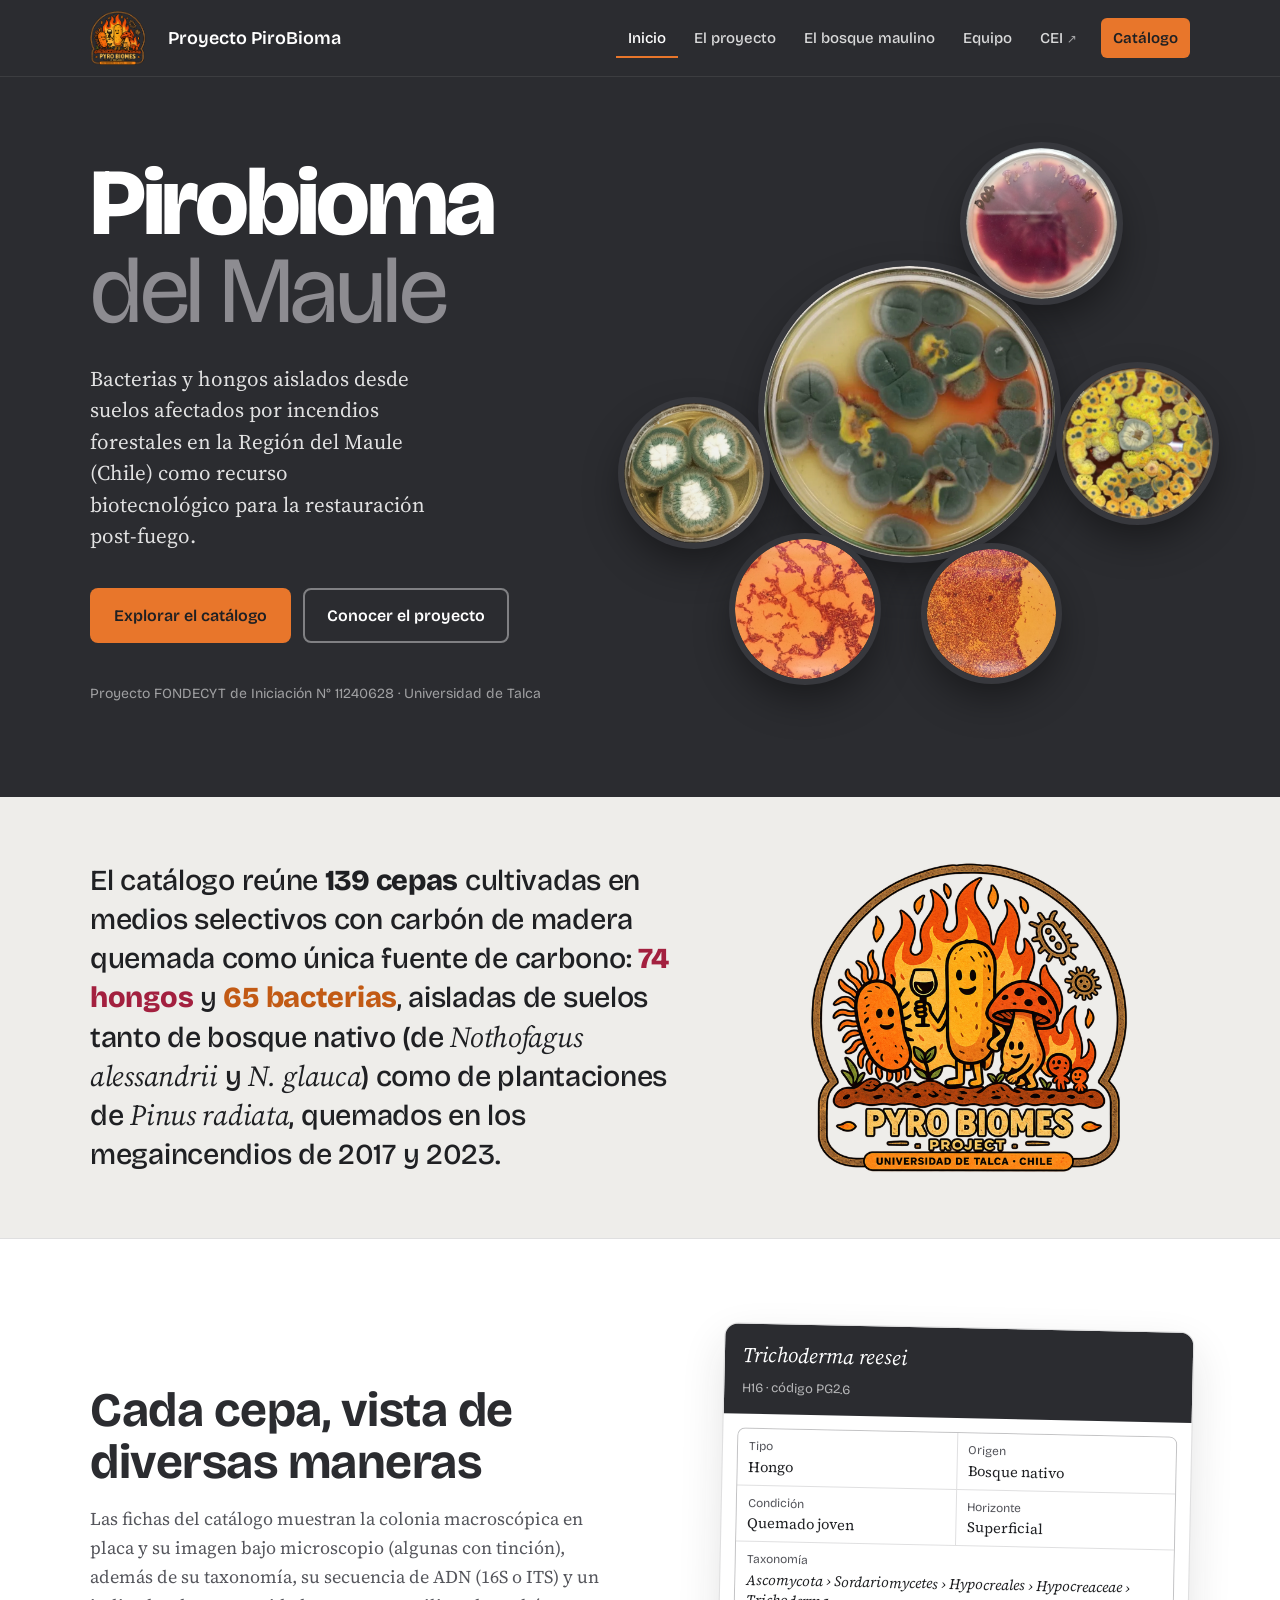
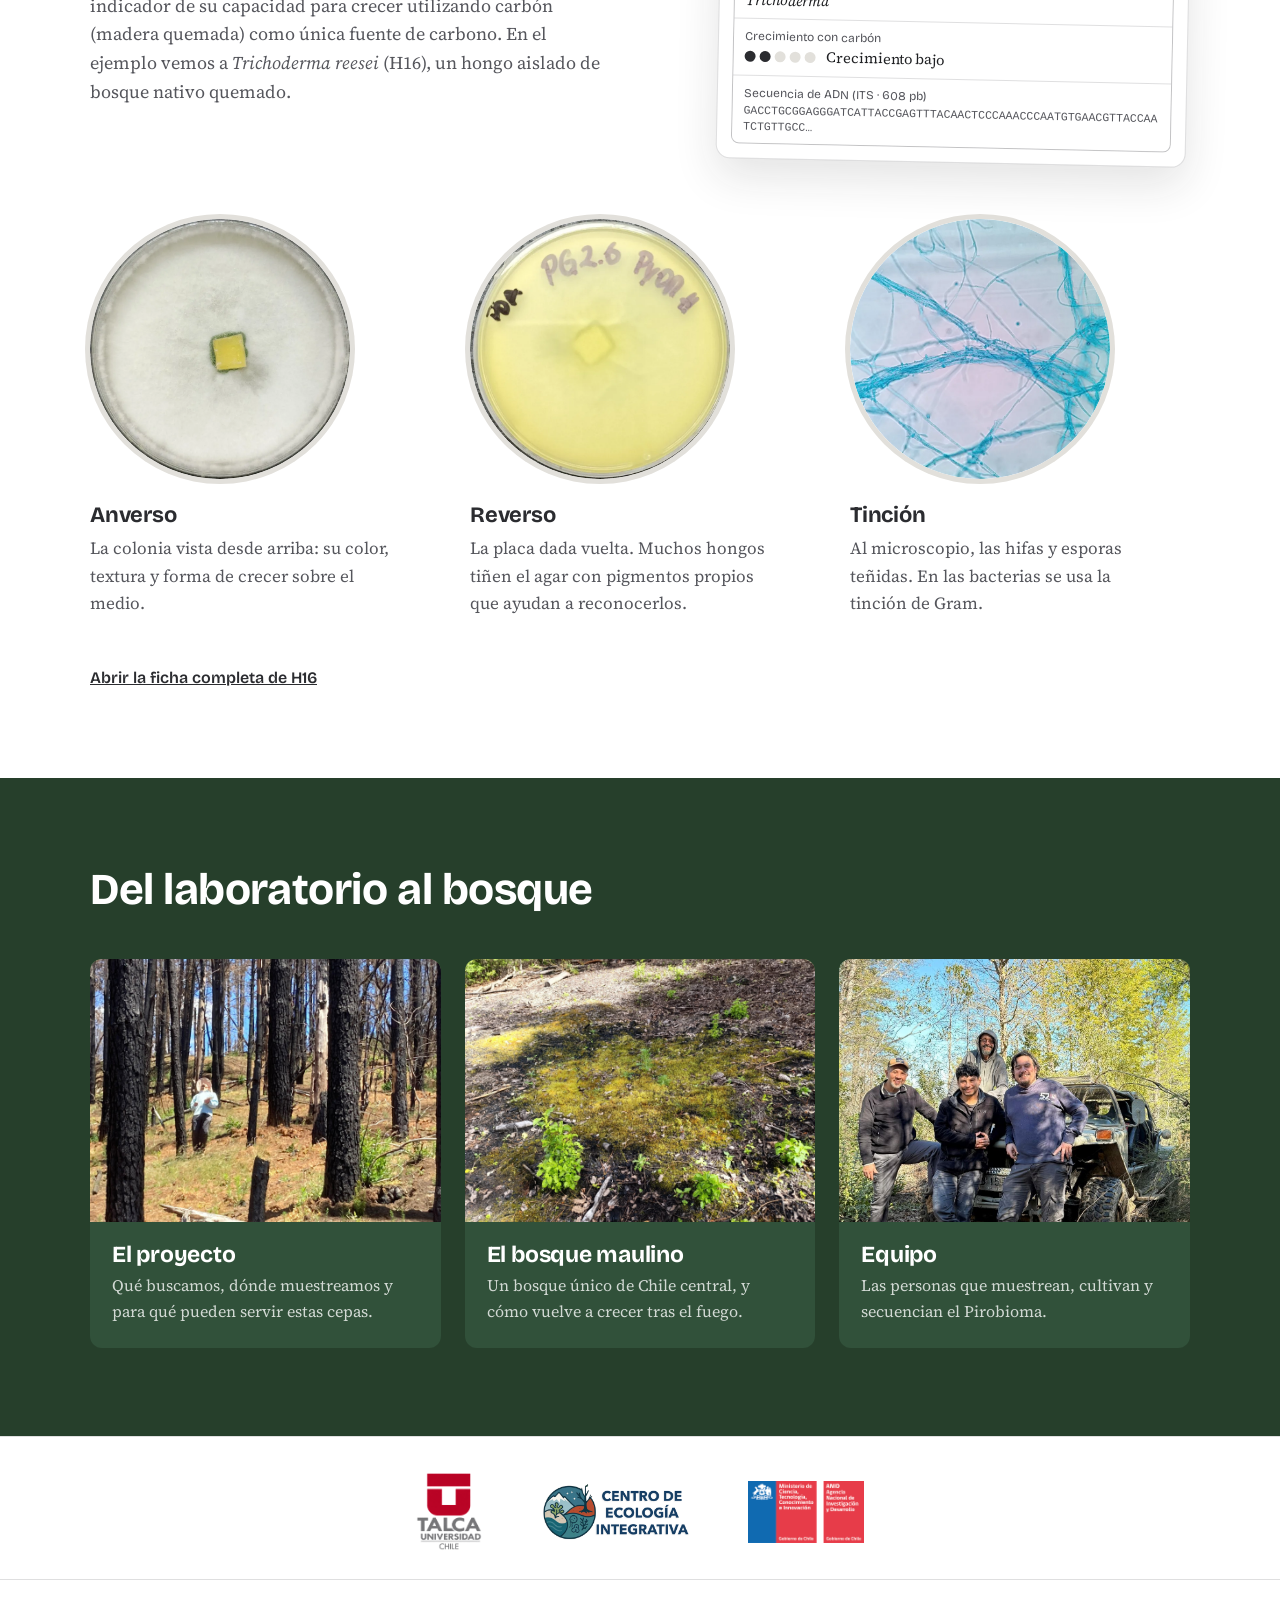
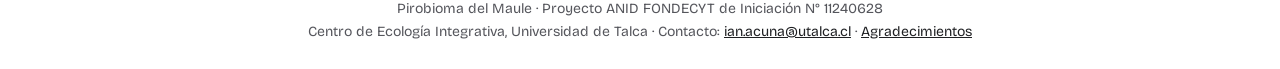
==== index.html @ d4a9e56e "pyroweb.v1 Catalogo de los microorganismos (hongos y bacterias) pirófilos del Maule (Chile) presente" ====
<!DOCTYPE html>
<html lang="es">
<head>
<meta charset="UTF-8">
<meta name="viewport" content="width=device-width, initial-scale=1.0">
<title>Pirobioma del Maule</title>
<meta name="description" content="Catálogo de bacterias y hongos cultivables aislados de suelos quemados de la Región del Maule. Proyecto FONDECYT de Iniciación 11240628, Universidad de Talca.">
<link rel="preconnect" href="https://fonts.googleapis.com">
<link rel="preconnect" href="https://fonts.gstatic.com" crossorigin>
<link href="https://fonts.googleapis.com/css2?family=Bricolage+Grotesque:opsz,wght@12..96,400;12..96,500;12..96,600;12..96,700;12..96,800&family=Source+Serif+4:ital,opsz,wght@0,8..60,400;0,8..60,600;1,8..60,400&display=swap" rel="stylesheet">
<link rel="stylesheet" href="css/sitio.css">
<style>
  /* ---------- Portada ---------- */
  .portada {
    background: var(--grafito);
    color: var(--blanco);
    overflow: hidden;
    position: relative;
  }
  .portada .contenedor {
    display: grid;
    grid-template-columns: minmax(0, 1fr) minmax(0, 1.05fr);
    gap: 48px;
    align-items: center;
    min-height: min(720px, calc(100vh - 76px));
    padding-top: 56px; padding-bottom: 64px;
  }
  .portada h1 {
    font-size: clamp(48px, 7.4vw, 104px);
    font-weight: 800;
    line-height: 0.92;
    letter-spacing: -0.035em;
  }
  .portada h1 .linea2 { display: block; font-weight: 400; color: var(--piedra); letter-spacing: -0.025em; }
  .portada .bajada {
    font-size: 21px; line-height: 1.5;
    max-width: 34ch; margin-top: 28px;
    color: rgba(255,255,255,0.86);
  }
  .portada .acciones { display: flex; flex-wrap: wrap; gap: 12px; margin-top: 36px; }
  .portada .fondecyt {
    font-family: var(--f-display); font-size: 14px; color: rgba(255,255,255,0.55);
    margin-top: 40px;
  }

  /* Conjunto de lentes: placas y campos de microscopio */
  .lentes {
    position: relative;
    width: 100%;
    max-width: 640px;
    aspect-ratio: 1 / 1;
    justify-self: end;
  }
  .lente {
    position: absolute;
    border-radius: 50%;
    display: block;
    text-decoration: none;
    box-shadow: 0 0 0 6px var(--grafito-2), 0 18px 40px rgba(0,0,0,0.45);
    transition: transform .25s ease;
  }
  .lente img { width: 100%; height: 100%; border-radius: 50%; }
  .lente:hover, .lente:focus-visible { transform: scale(1.04); z-index: 5; }
  .lente .rotulo {
    position: absolute; left: 50%; bottom: -10px; transform: translate(-50%, 100%);
    white-space: nowrap;
    font-family: var(--f-display); font-size: 13px; color: var(--blanco);
    background: var(--grafito-3); padding: 4px 10px; border-radius: 999px;
    opacity: 0; pointer-events: none; transition: opacity .15s;
  }
  .lente .rotulo i { font-family: var(--f-texto); }
  .lente:hover .rotulo, .lente:focus-visible .rotulo { opacity: 1; }

  .l1 { width: 54%; left: 21%; top: 19%; }      /* principal */
  .l2 { width: 28%; left: 58.4%; top: -2.9%; }  /* H76 reverso carmín, ~1 h */
  .l3 { width: 28%; left: 76.2%; top: 37.9%; }  /* placa amarilla, ~3 h */
  .l4 { width: 26%; left: 15.5%; top: 69.7%; }  /* B27 Gram, ~7 h */
  .l5 { width: 24%; left: 51.2%; top: 71.6%; }  /* B5 Gram, ~5 h */
  .l6 { width: 26%; left: -5%; top: 44.5%; }    /* H62 anverso, ~8 h */

  @media (prefers-reduced-motion: no-preference) {
    .lente { animation: enfocar .9s cubic-bezier(.2,.7,.2,1) both; }
    .l1 { animation-delay: .05s; } .l2 { animation-delay: .2s; } .l3 { animation-delay: .32s; }
    .l4 { animation-delay: .44s; } .l5 { animation-delay: .56s; } .l6 { animation-delay: .68s; }
    @keyframes enfocar {
      from { opacity: 0; filter: blur(14px); transform: scale(.92); }
      to   { opacity: 1; filter: blur(0); transform: scale(1); }
    }
  }

  @media (max-width: 900px) {
    .portada .contenedor { grid-template-columns: 1fr; min-height: 0; gap: 40px; padding-top: 44px; }
    .lentes { justify-self: center; max-width: 440px; width: 88%; }
    .portada .bajada { font-size: 19px; }
  }

  /* ---------- Cifras ---------- */
  .cifras { background: var(--ceniza); padding: 64px 0; }
  .cifras .contenedor { display: grid; grid-template-columns: minmax(0, 1fr) minmax(0, 380px); gap: 48px; align-items: center; }
  .cifras .logo-grande { grid-column: 2; grid-row: 1; width: 100%; max-width: 380px; justify-self: center; }
  .cifras p { grid-column: 1; grid-row: 1; }
  @media (max-width: 860px) {
    .cifras .contenedor { grid-template-columns: 1fr; gap: 32px; }
    .cifras .logo-grande, .cifras p { grid-column: 1; grid-row: auto; }
    .cifras .logo-grande { max-width: 280px; }
  }
  .cifras p {
    font-family: var(--f-display); font-weight: 500;
    font-size: clamp(19px, 2.4vw, 29px); line-height: 1.35; letter-spacing: -0.01em;
    max-width: 32ch;
  }
  .cifras p b { font-weight: 800; }
  .cifras .c-hongo { color: var(--carmin); }
  .cifras .c-bact { color: #C25A14; }
  .cifras p i { font-family: var(--f-texto); font-weight: 400; }

  /* ---------- Cómo leer una ficha ---------- */
  .ficha-guia { background: var(--blanco); padding: 88px 0; border-top: 1px solid var(--linea); }
  .ficha-guia h2 { font-size: clamp(32px, 4vw, 48px); color: var(--grafito); max-width: 18ch; }
  .ficha-guia .intro { max-width: 58ch; margin-top: 16px; color: var(--tinta-2); }
  .guia-cabeza { display: grid; grid-template-columns: minmax(0, 1fr) minmax(0, 470px); gap: 56px; align-items: center; }
  .vistazo { display: block; text-decoration: none; color: var(--tinta); background: var(--blanco); border: 1px solid var(--linea); border-radius: 14px; overflow: hidden; box-shadow: 0 18px 44px rgba(31,32,35,0.12); transform: rotate(1.2deg); transition: transform .2s ease; }
  .vistazo:hover, .vistazo:focus-visible { transform: rotate(0deg) translateY(-3px); }
  .vz-cab { background: var(--grafito); color: var(--blanco); padding: 14px 18px; }
  .vz-cab b { display: block; font-family: var(--f-texto); font-weight: 400; font-size: 21px; }
  .vz-cab span { font-family: var(--f-display); font-size: 13px; color: rgba(255,255,255,0.65); }
  .vistazo dl { display: grid; grid-template-columns: 1fr 1fr; gap: 1px; background: var(--linea); margin: 14px; border: 1px solid var(--linea); border-radius: 8px; overflow: hidden; }
  .vistazo dl > div { background: var(--blanco); padding: 8px 11px; }
  .vistazo dl > div.ancho { grid-column: 1 / -1; }
  .vistazo dt { font-family: var(--f-display); font-size: 12px; color: var(--tinta-2); }
  .vistazo dd { font-size: 14.5px; line-height: 1.4; }
  .vz-crec { display: flex; align-items: center; gap: 4px; }
  .vz-crec span { width: 11px; height: 11px; border-radius: 50%; background: var(--ceniza-2); }
  .vz-crec span.on { background: var(--grafito); }
  .vz-crec span:last-of-type { margin-right: 6px; }
  .vz-adn { font-family: ui-monospace, Consolas, monospace; font-size: 11.5px !important; word-break: break-all; color: var(--tinta-2); }
  @media (max-width: 900px) {
    .guia-cabeza { grid-template-columns: 1fr; gap: 36px; }
    .vistazo { transform: none; }
  }
  .tres-vistas { display: grid; grid-template-columns: repeat(3, minmax(0, 1fr)); gap: 40px; margin-top: 56px; }
  .vista img { width: 100%; max-width: 260px; aspect-ratio: 1; border-radius: 50%; box-shadow: 0 0 0 5px var(--ceniza-2); }
  .vista h3 { font-size: 22px; margin-top: 24px; color: var(--grafito); }
  .vista p { font-size: 17px; color: var(--tinta-2); margin-top: 8px; max-width: 34ch; }
  .ficha-guia .pie { margin-top: 48px; font-family: var(--f-display); font-size: 16px; color: var(--tinta-2); }
  .ficha-guia .pie a { color: var(--grafito); font-weight: 600; }
  @media (max-width: 760px) {
    .tres-vistas { grid-template-columns: 1fr; gap: 44px; }
    .vista { display: grid; grid-template-columns: 120px 1fr; gap: 20px; align-items: center; }
    .vista img { max-width: 120px; }
    .vista h3 { margin-top: 0; }
  }

  /* ---------- Puertas al bosque ---------- */
  .puertas { background: var(--coigue); color: var(--blanco); padding: 88px 0; }
  .puertas h2 { font-size: clamp(30px, 3.6vw, 44px); max-width: 20ch; }
  .puertas-lista { display: grid; grid-template-columns: repeat(3, minmax(0, 1fr)); gap: 24px; margin-top: 44px; }
  .puerta {
    display: flex; flex-direction: column; text-decoration: none;
    background: var(--coigue-2); border-radius: 12px; overflow: hidden;
    transition: transform .15s ease;
  }
  .puerta:hover { transform: translateY(-3px); }
  .puerta .foto { aspect-ratio: 4 / 3; background: var(--musgo) center / cover no-repeat; }
  .puerta .txt { padding: 20px 22px 24px; }
  .puerta h3 { font-size: 23px; color: var(--blanco); }
  .puerta p { font-size: 16px; color: rgba(255,255,255,0.78); margin-top: 6px; }
  @media (max-width: 860px) { .puertas-lista { grid-template-columns: 1fr; } .puerta .foto { aspect-ratio: 16 / 7; } }
</style>
</head>
<body class="tema-fuego">

<header class="sitio-header">
  <div class="contenedor">
    <a class="marca" href="index.html">
      <img src="img/logo_pirobioma.png" alt="">
      <span>Proyecto PiroBioma</span>
    </a>
    <button class="nav-toggle" aria-expanded="false" aria-controls="nav">Menú</button>
    <nav class="nav" id="nav" aria-label="Principal">
      <ul>
        <li><a href="index.html" aria-current="page">Inicio</a></li>
        <li><a href="proyecto.html">El proyecto</a></li>
        <li><a href="bosque.html">El bosque maulino</a></li>
        <li><a href="equipo.html">Equipo</a></li>
        <li><a class="externo" href="https://www.integrativeecology.org" target="_blank" rel="noopener">CEI</a></li>
        <li><a class="nav-cta" href="catalogo.html">Catálogo</a></li>
      </ul>
    </nav>
  </div>
</header>

<main>
  <section class="portada">
    <div class="contenedor">
      <div>
        <h1>Pirobioma <span class="linea2">del Maule</span></h1>
        <p class="bajada">Bacterias y hongos aislados desde suelos afectados por incendios forestales en la Región del Maule (Chile) como recurso biotecnológico para la restauración post-fuego.</p>
        <div class="acciones">
          <a class="boton boton-principal" href="catalogo.html">Explorar el catálogo</a>
          <a class="boton boton-secundario" href="proyecto.html">Conocer el proyecto</a>
        </div>
        <p class="fondecyt">Proyecto FONDECYT de Iniciación N° 11240628 · Universidad de Talca</p>
      </div>

      <div class="lentes" aria-label="Algunas cepas del catálogo">
        <a class="lente l1" href="catalogo.html"><img src="img/lentes/principal.webp" alt="Placa con colonias de hongos verdes sobre pigmento anaranjado"><span class="rotulo">Explorar el catálogo</span></a>
        <a class="lente l2" href="catalogo.html#H76"><img src="img/lentes/H76.webp" alt="Reverso de placa de la cepa H76, pigmento carmín"><span class="rotulo"><i>Aspergillus fumigatus</i> · H76</span></a>
        <a class="lente l3" href="catalogo.html"><img src="img/lentes/F1.webp" alt="Placa con colonias de hongos amarillas y anaranjadas"><span class="rotulo">Hongos en cultivo</span></a>
        <a class="lente l4" href="catalogo.html#B27"><img src="img/lentes/B27.webp" alt="Tinción de Gram de la cepa B27"><span class="rotulo"><i>Peribacillus simplex</i> · B27</span></a>
        <a class="lente l5" href="catalogo.html#B5"><img src="img/lentes/B5.webp" alt="Tinción de Gram de la cepa B5"><span class="rotulo"><i>Rhodococcus</i> sp. · B5</span></a>
        <a class="lente l6" href="catalogo.html#H62"><img src="img/lentes/H62a.webp" alt="Anverso de placa de la cepa H62"><span class="rotulo"><i>Penicillium spinulosum</i> · H62</span></a>
      </div>
    </div>
  </section>

  <section class="cifras">
    <div class="contenedor">
      <img class="logo-grande" src="img/logo_pirobioma.png" alt="Logo del proyecto Pyro Biomes, Universidad de Talca">
      <p>El catálogo reúne <b>139 cepas</b> cultivadas en medios selectivos con carbón de madera quemada como única fuente de carbono: <b class="c-hongo">74 hongos</b> y <b class="c-bact">65 bacterias</b>, aisladas de suelos tanto de bosque nativo (de <i>Nothofagus alessandrii</i> y <i>N. glauca</i>) como de plantaciones de <i>Pinus radiata</i>, quemados en los megaincendios de 2017 y 2023.</p>
    </div>
  </section>

  <section class="ficha-guia">
    <div class="contenedor">
      <div class="guia-cabeza">
        <div>
          <h2>Cada cepa, vista de diversas maneras</h2>
          <p class="intro">Las fichas del catálogo muestran la colonia macroscópica en placa y su imagen bajo microscopio (algunas con tinción), además de su taxonomía, su secuencia de ADN (16S o ITS) y un indicador de su capacidad para crecer utilizando carbón (madera quemada) como única fuente de carbono. En el ejemplo vemos a <i>Trichoderma reesei</i> (H16), un hongo aislado de bosque nativo quemado.</p>
        </div>
        <a class="vistazo" href="catalogo.html#H16" aria-label="Abrir la ficha de Trichoderma reesei, H16">
          <div class="vz-cab"><b><i>Trichoderma reesei</i></b><span>H16 · código PG2.6</span></div>
          <dl>
            <div><dt>Tipo</dt><dd>Hongo</dd></div>
            <div><dt>Origen</dt><dd>Bosque nativo</dd></div>
            <div><dt>Condición</dt><dd>Quemado joven</dd></div>
            <div><dt>Horizonte</dt><dd>Superficial</dd></div>
            <div class="ancho"><dt>Taxonomía</dt><dd><i>Ascomycota › Sordariomycetes › Hypocreales › Hypocreaceae › Trichoderma</i></dd></div>
            <div class="ancho"><dt>Crecimiento con carbón</dt><dd class="vz-crec"><span class="on"></span><span class="on"></span><span></span><span></span><span></span> Crecimiento bajo</dd></div>
            <div class="ancho"><dt>Secuencia de ADN (ITS · 608 pb)</dt><dd class="vz-adn">GACCTGCGGAGGGATCATTACCGAGTTTACAACTCCCAAACCCAATGTGAACGTTACCAATCTGTTGCC…</dd></div>
          </dl>
        </a>
      </div>
      <div class="tres-vistas">
        <div class="vista">
          <img src="img/lentes/H16a.webp" alt="Anverso de la placa de H16">
          <div><h3>Anverso</h3><p>La colonia vista desde arriba: su color, textura y forma de crecer sobre el medio.</p></div>
        </div>
        <div class="vista">
          <img src="img/lentes/H16.webp" alt="Reverso de la placa de H16">
          <div><h3>Reverso</h3><p>La placa dada vuelta. Muchos hongos tiñen el agar con pigmentos propios que ayudan a reconocerlos.</p></div>
        </div>
        <div class="vista">
          <img src="img/lentes/H16m.webp" alt="Hifas de H16 al microscopio">
          <div><h3>Tinción</h3><p>Al microscopio, las hifas y esporas teñidas. En las bacterias se usa la tinción de Gram.</p></div>
        </div>
      </div>
      <p class="pie"><a href="catalogo.html#H16">Abrir la ficha completa de H16</a></p>
    </div>
  </section>

  <section class="puertas">
    <div class="contenedor">
      <h2>Del laboratorio al bosque</h2>
      <div class="puertas-lista">
        <a class="puerta" href="proyecto.html">
          <div class="foto" style="background-image:url('img/terreno/cabecera_proyecto.jpg')"></div>
          <div class="txt"><h3>El proyecto</h3><p>Qué buscamos, dónde muestreamos y para qué pueden servir estas cepas.</p></div>
        </a>
        <a class="puerta" href="bosque.html">
          <div class="foto" style="background-image:url('img/terreno/regeneracion.jpg')"></div>
          <div class="txt"><h3>El bosque maulino</h3><p>Un bosque único de Chile central, y cómo vuelve a crecer tras el fuego.</p></div>
        </a>
        <a class="puerta" href="equipo.html">
          <div class="foto" style="background-image:url('img/terreno/equipo_pilen.jpg')"></div>
          <div class="txt"><h3>Equipo</h3><p>Las personas que muestrean, cultivan y secuencian el Pirobioma.</p></div>
        </a>
      </div>
    </div>
  </section>
</main>

<footer class="sitio-footer">
  <div class="footer-logos">
    <a href="https://www.utalca.cl" target="_blank" rel="noopener"><img class="logo-utalca" src="img/logo_utalca.png" alt="Universidad de Talca"></a>
    <a href="https://www.integrativeecology.org" target="_blank" rel="noopener"><img class="logo-cei" src="img/logo_cei.png" alt="Centro de Ecología Integrativa"></a>
    <a href="https://anid.cl" target="_blank" rel="noopener"><img class="logo-anid" src="img/logo_anid.png" alt="ANID, Ministerio de Ciencia"></a>
  </div>
  <div class="footer-texto">
    Pirobioma del Maule · Proyecto ANID FONDECYT de Iniciación N° 11240628<br>
    Centro de Ecología Integrativa, Universidad de Talca · Contacto: <a href="mailto:ian.acuna@utalca.cl">ian.acuna@utalca.cl</a> · <a href="proyecto.html#agradecimientos">Agradecimientos</a>
  </div>
</footer>

<script src="js/sitio.js"></script>
</body>
</html>
---- css/sitio.css ----
/* ==========================================================
   Pirobioma del Maule — hoja de estilos compartida (v4)
   Tema "fuego": grafito + colores de las cepas (inicio, catálogo)
   Tema "bosque": verdes (proyecto, equipo, bosque maulino)
   ========================================================== */

:root {
  /* Fuego: grises + colores reales de las placas y tinciones */
  --grafito: #2B2C30;
  --grafito-2: #37383D;
  --grafito-3: #4A4B51;
  --ceniza: #EEEDEA;
  --ceniza-2: #E2E0DB;
  --piedra: #8D8C91;
  --brasa: #E8762B;       /* tinciones de Gram */
  --carmin: #A3203F;      /* reverso H76 */
  --violeta: #5E3A8C;     /* cristal violeta */
  --azufre: #E6C13A;      /* reverso H16 */

  /* Bosque */
  --coigue: #263F2B;
  --coigue-2: #31513A;
  --musgo: #5F7F45;
  --helecho: #A9BF8A;
  --niebla: #F2F4EE;

  --tinta: #1F2023;
  --tinta-2: #55565C;
  --blanco: #FFFFFF;

  /* Tema activo (por defecto: fuego) */
  --banda: var(--grafito);
  --banda-2: var(--grafito-2);
  --acento: var(--brasa);
  --fondo: var(--ceniza);
  --linea: rgba(31, 32, 35, 0.14);

  --f-display: "Bricolage Grotesque", "Segoe UI", system-ui, sans-serif;
  --f-texto: "Source Serif 4", Georgia, "Times New Roman", serif;

  --ancho: 1180px;
  --gutter: clamp(16px, 4vw, 40px);
}

body.tema-bosque {
  --banda: var(--coigue);
  --banda-2: var(--coigue-2);
  --acento: var(--helecho);
  --fondo: var(--niebla);
  --linea: rgba(38, 63, 43, 0.16);
}

* { box-sizing: border-box; margin: 0; padding: 0; }
html { -webkit-text-size-adjust: 100%; }
body {
  font-family: var(--f-texto);
  font-size: 18px;
  line-height: 1.6;
  color: var(--tinta);
  background: var(--fondo);
  overflow-x: hidden;
}
img { max-width: 100%; display: block; }
a { color: inherit; }
:focus-visible { outline: 3px solid var(--azufre); outline-offset: 3px; border-radius: 4px; }

.contenedor { max-width: var(--ancho); margin: 0 auto; padding: 0 var(--gutter); }

h1, h2, h3, h4 { font-family: var(--f-display); font-weight: 700; line-height: 1.1; letter-spacing: -0.01em; }
em, i { font-style: italic; }

/* ---------- Encabezado del sitio ---------- */
.sitio-header {
  background: var(--banda);
  color: var(--ceniza);
  position: sticky; top: 0; z-index: 50;
  border-bottom: 1px solid rgba(255,255,255,0.08);
}
.sitio-header .contenedor {
  display: flex; align-items: center; gap: 24px;
  height: 76px;
}
.marca { display: flex; align-items: center; gap: 12px; text-decoration: none; flex-shrink: 0; }
.marca img { height: 54px; width: auto; }
.marca span { font-family: var(--f-display); font-weight: 600; font-size: 18px; line-height: 1.05; color: var(--blanco); }
.marca span small { display: block; font-weight: 400; font-size: 13px; color: rgba(255,255,255,0.65); letter-spacing: 0; }

.nav { margin-left: auto; }
.nav ul { list-style: none; display: flex; gap: 4px; align-items: center; }
.nav a {
  display: block; text-decoration: none;
  font-family: var(--f-display); font-size: 15px; font-weight: 500;
  color: rgba(255,255,255,0.82);
  padding: 8px 12px; border-radius: 6px;
}
.nav a:hover { color: var(--blanco); background: rgba(255,255,255,0.08); }
.nav a[aria-current="page"] { color: var(--blanco); box-shadow: inset 0 -2px 0 var(--acento); border-radius: 0; }
.nav a.nav-cta { background: var(--acento); color: var(--tinta); font-weight: 600; margin-left: 8px; border-radius: 6px; }
.nav a.nav-cta:hover { filter: brightness(1.08); background: var(--acento); color: var(--tinta); }
.nav a.nav-cta[aria-current="page"] { box-shadow: none; }
.nav .externo::after { content: "↗"; font-size: 0.8em; margin-left: 4px; opacity: 0.7; }

.nav-toggle {
  display: none; margin-left: auto;
  background: none; border: 1px solid rgba(255,255,255,0.3); border-radius: 6px;
  color: var(--blanco); font-family: var(--f-display); font-size: 15px;
  padding: 8px 14px; cursor: pointer;
}

@media (max-width: 940px) {
  .nav-toggle { display: block; }
  .nav { position: absolute; top: 76px; left: 0; right: 0; background: var(--banda); display: none; border-bottom: 1px solid rgba(255,255,255,0.1); }
  .nav.abierto { display: block; }
  .nav ul { flex-direction: column; align-items: stretch; padding: 8px var(--gutter) 16px; gap: 2px; }
  .nav a { padding: 12px 8px; font-size: 17px; }
  .nav a[aria-current="page"] { box-shadow: inset 3px 0 0 var(--acento); padding-left: 14px; }
  .nav a.nav-cta { margin: 8px 0 0; text-align: center; }
  .marca img { height: 46px; }
  .marca span { font-size: 17px; }
}

/* ---------- Botones ---------- */
.boton {
  display: inline-flex; align-items: center; gap: 8px;
  font-family: var(--f-display); font-weight: 600; font-size: 16px;
  padding: 13px 22px; border-radius: 8px; text-decoration: none;
  border: 2px solid transparent; cursor: pointer;
  transition: transform .12s ease, background .12s ease;
}
.boton:hover { transform: translateY(-1px); }
.boton-principal { background: var(--brasa); color: var(--tinta); }
.boton-principal:hover { background: #F08A43; }
.boton-secundario { border-color: rgba(255,255,255,0.4); color: var(--blanco); }
.boton-secundario:hover { border-color: var(--blanco); }
.boton-bosque { background: var(--coigue); color: var(--blanco); }
.boton-bosque:hover { background: var(--coigue-2); }

/* ---------- Pie de página institucional ---------- */
.sitio-footer { background: var(--blanco); border-top: 1px solid var(--linea); margin-top: 0; }
.footer-logos {
  display: flex; flex-wrap: wrap; align-items: center; justify-content: center;
  gap: 28px 56px; padding: 36px var(--gutter) 28px;
}
.footer-logos a, .footer-logos span { display: block; }
.footer-logos img { height: 58px; width: auto; }
.footer-logos img.logo-utalca { height: 78px; }
.footer-logos img.logo-anid { height: 62px; }
.footer-texto {
  border-top: 1px solid var(--linea);
  padding: 18px var(--gutter) 26px;
  text-align: center;
  font-family: var(--f-display); font-size: 14px; color: var(--tinta-2); line-height: 1.6;
}
.footer-texto a { color: var(--tinta); }
@media (max-width: 600px) {
  .footer-logos { gap: 22px 32px; }
  .footer-logos img { height: 44px; }
  .footer-logos img.logo-utalca { height: 52px; }
  .footer-logos img.logo-anid { height: 48px; }
}

/* ---------- Páginas de contenido (tema bosque) ---------- */
.cabecera-pagina {
  background: var(--banda);
  color: var(--blanco);
  padding: 72px 0 64px;
  position: relative; overflow: hidden;
}
.cabecera-pagina h1 { font-size: clamp(40px, 6vw, 68px); max-width: 16ch; }
.cabecera-pagina p { font-size: 20px; max-width: 52ch; margin-top: 18px; color: rgba(255,255,255,0.82); }
.cabecera-pagina.con-foto { background-size: cover; background-position: center; padding: 120px 0 72px; }
.cabecera-pagina.con-foto::before { content: ""; position: absolute; inset: 0; background: linear-gradient(180deg, rgba(20,34,24,0.15) 0%, rgba(20,34,24,0.82) 100%); }
.cabecera-pagina .contenedor { position: relative; }

.prosa { padding: 64px 0 80px; }
.prosa .contenedor { display: grid; grid-template-columns: minmax(0, 1fr) minmax(0, 300px); gap: 64px; align-items: start; }
.prosa-cuerpo { max-width: 68ch; }
.prosa-cuerpo h2 { font-size: 30px; color: var(--coigue); margin: 48px 0 14px; }
.prosa-cuerpo h2:first-child { margin-top: 0; }
.prosa-cuerpo h3 { font-size: 21px; color: var(--coigue); margin: 28px 0 10px; }
.prosa-cuerpo p { margin-bottom: 16px; line-height: 1.7; }
.prosa-cuerpo ul { padding-left: 1.2em; margin-bottom: 16px; }
.prosa-cuerpo li { margin-bottom: 10px; line-height: 1.6; }
.prosa-cuerpo li::marker { color: var(--musgo); }
.prosa-cuerpo figure { margin: 32px 0; }
.prosa-cuerpo figure img { border-radius: 10px; width: 100%; aspect-ratio: 16 / 9; object-fit: cover; }
.prosa-cuerpo figcaption { font-family: var(--f-display); font-size: 14px; color: var(--tinta-2); margin-top: 8px; }

.aparte {
  position: sticky; top: 100px;
  border-left: 3px solid var(--musgo);
  padding: 4px 0 4px 20px;
  font-family: var(--f-display); font-size: 15px; color: var(--tinta-2);
}
.aparte h2 { font-size: 17px; color: var(--coigue); margin-bottom: 10px; }
.aparte ul { list-style: none; }
.aparte li { margin-bottom: 8px; }
.aparte a { color: var(--coigue); }

@media (max-width: 860px) {
  .prosa .contenedor { grid-template-columns: 1fr; gap: 40px; }
  .aparte { position: static; }
}

.tabla-sitios { width: 100%; border-collapse: collapse; font-family: var(--f-display); font-size: 15px; margin: 18px 0 10px; background: var(--blanco); border-radius: 10px; overflow: hidden; }
.tabla-sitios th, .tabla-sitios td { text-align: left; padding: 12px 14px; border-bottom: 1px solid var(--linea); vertical-align: top; }
.tabla-sitios thead th { background: var(--coigue); color: var(--blanco); font-weight: 600; }
.tabla-sitios tbody th { font-weight: 600; color: var(--coigue); }
.tabla-sitios tr:last-child td, .tabla-sitios tr:last-child th { border-bottom: none; }
.nota { font-family: var(--f-display); font-size: 14px; color: var(--tinta-2); }
@media (max-width: 600px) {
  .tabla-sitios { font-size: 13.5px; }
  .tabla-sitios th, .tabla-sitios td { padding: 9px 8px; }
}

.borrador {
  font-family: var(--f-display); font-size: 14px;
  background: #FFF6D8; border: 1px dashed #C9A227; color: #6B5410;
  padding: 10px 14px; border-radius: 8px; margin-bottom: 28px;
}

@media (prefers-reduced-motion: reduce) {
  *, *::before, *::after { animation: none !important; transition: none !important; }
}

.prosa-cuerpo .video-muestreo video { width: 100%; max-width: 340px; aspect-ratio: 464 / 832; border-radius: 10px; background: var(--coigue); display: block; }
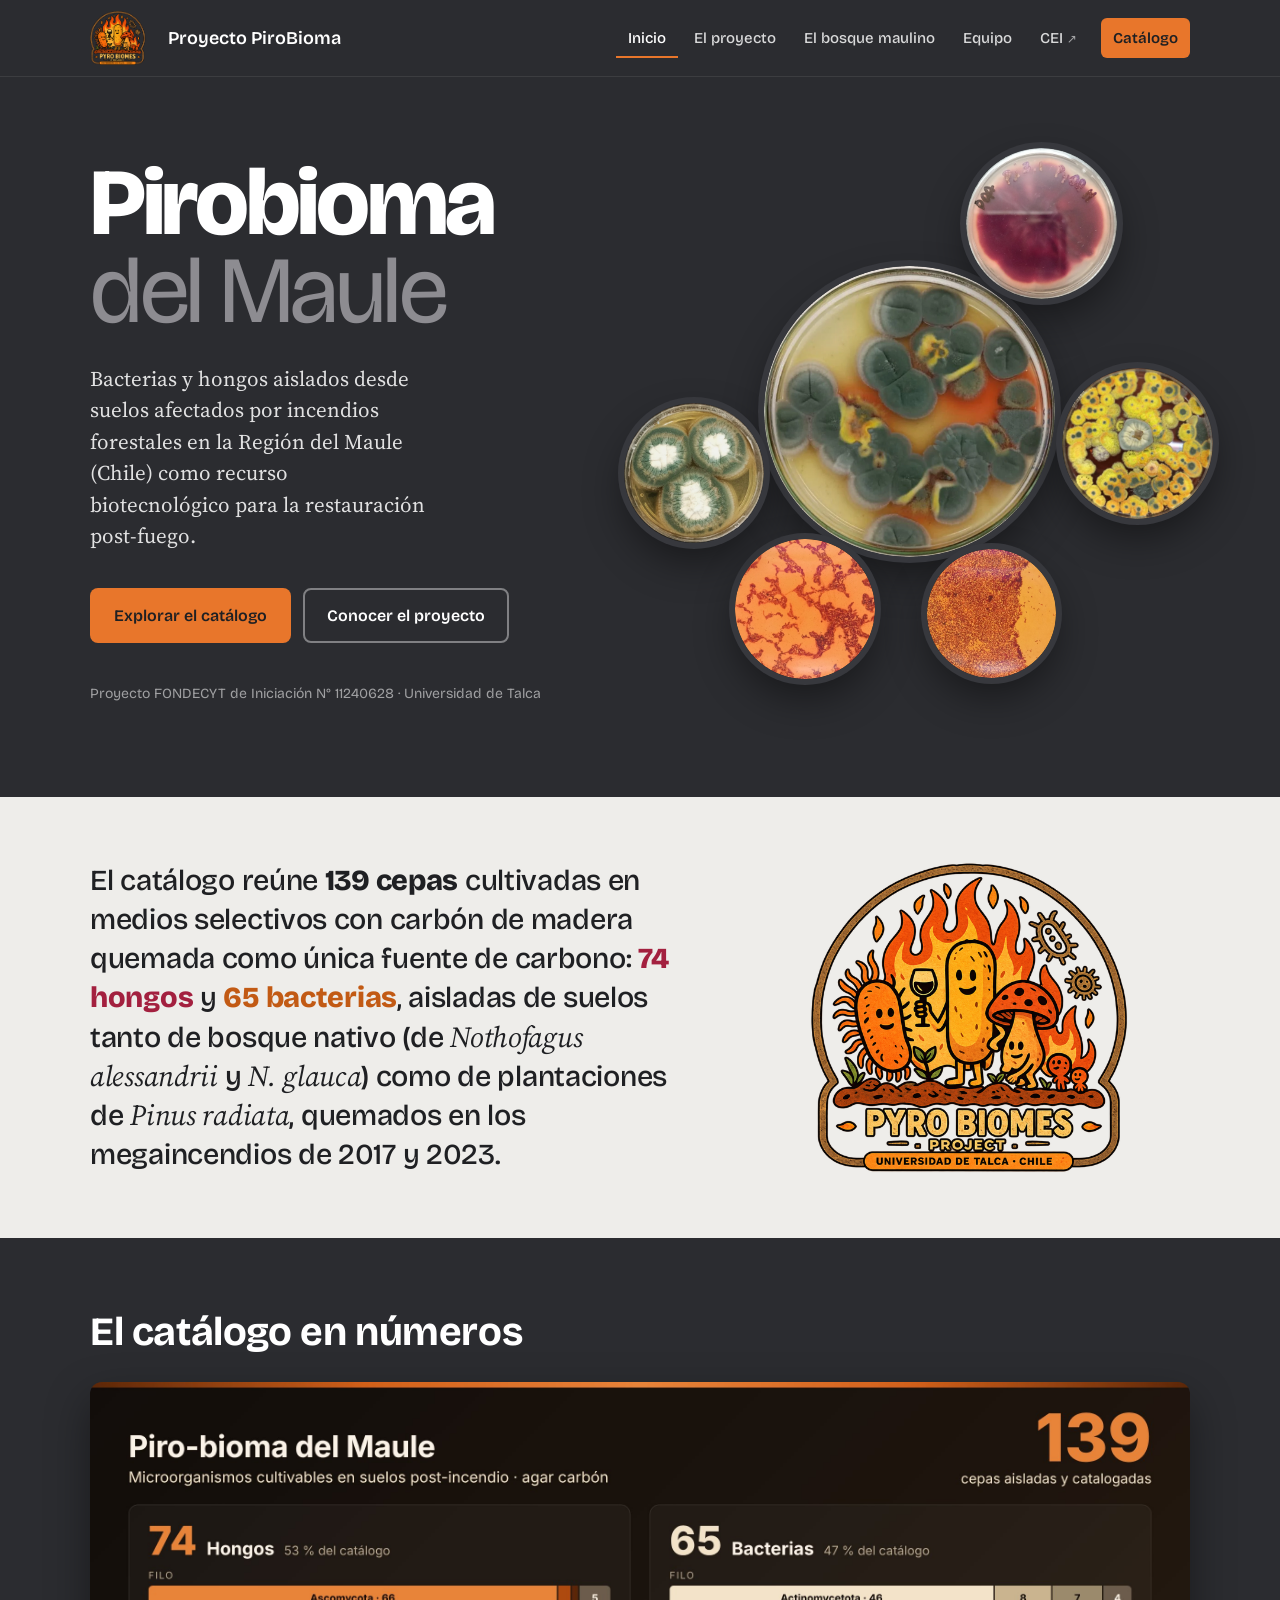
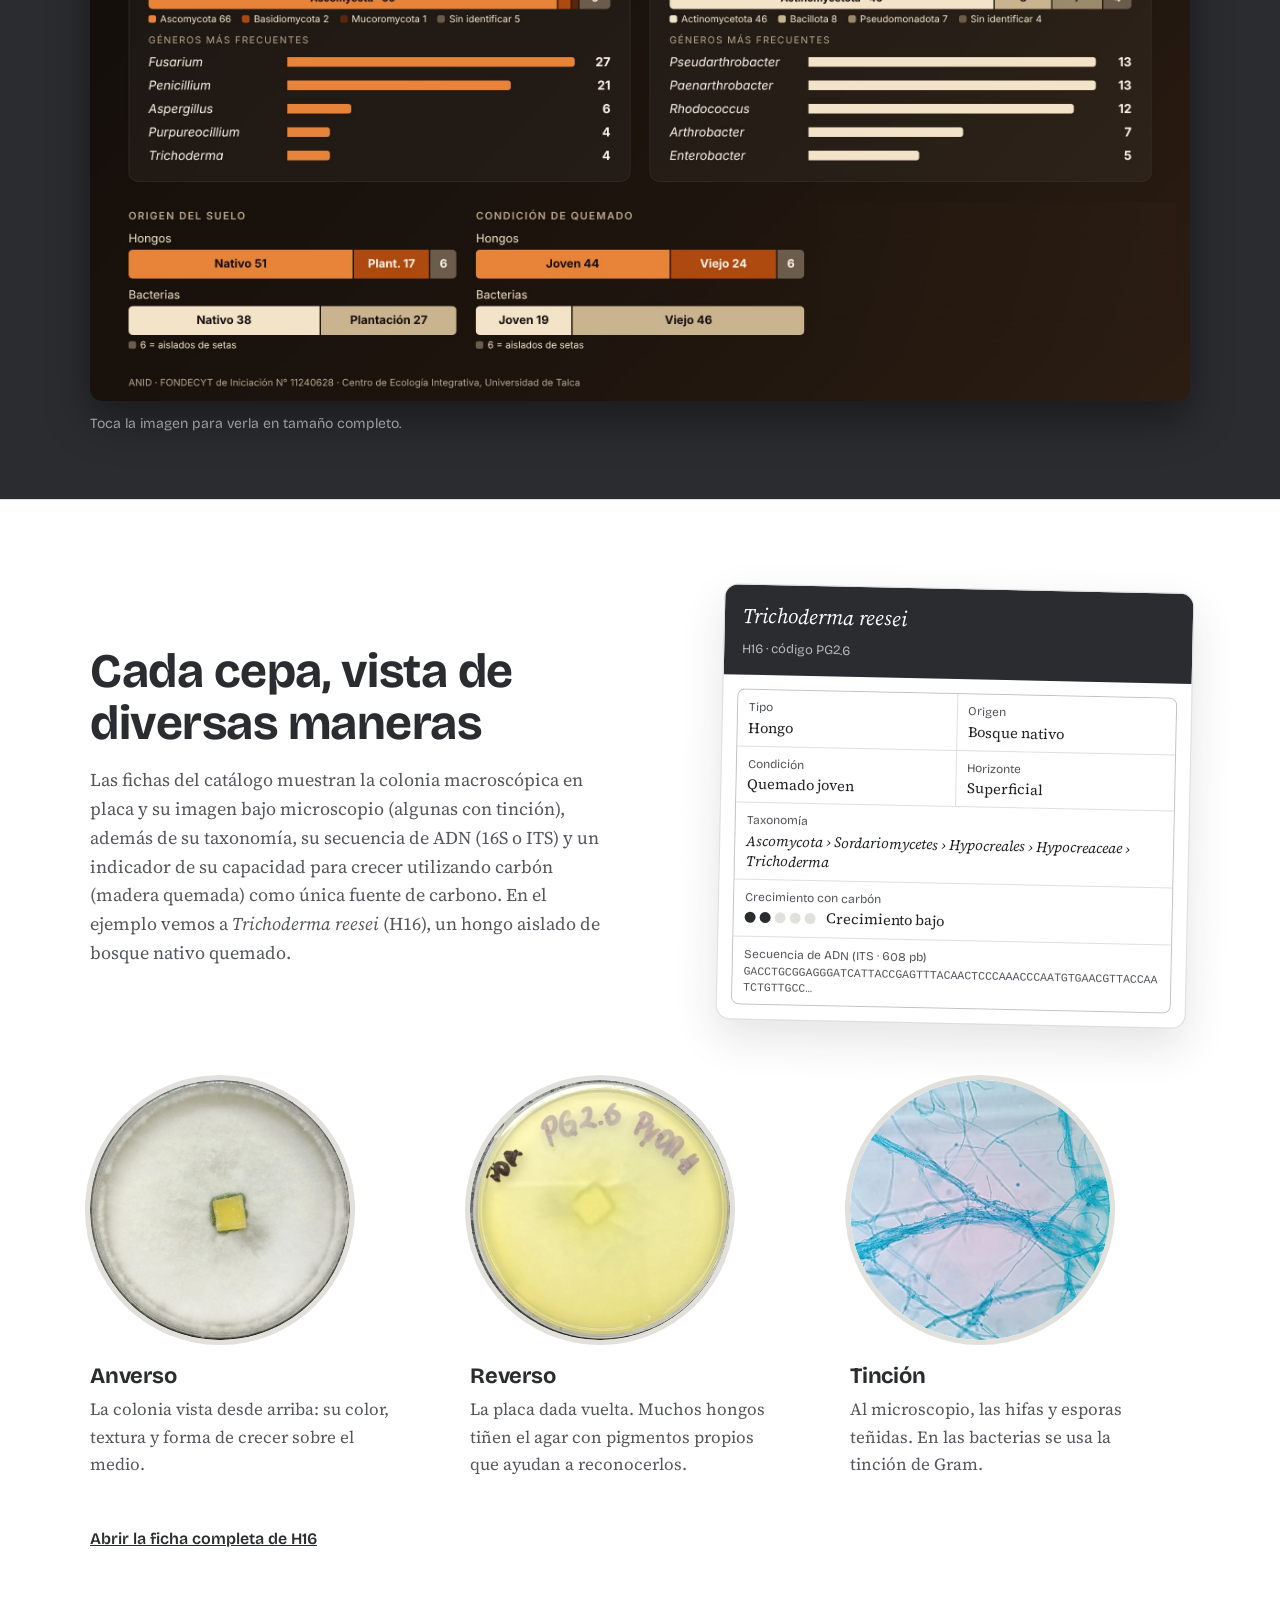
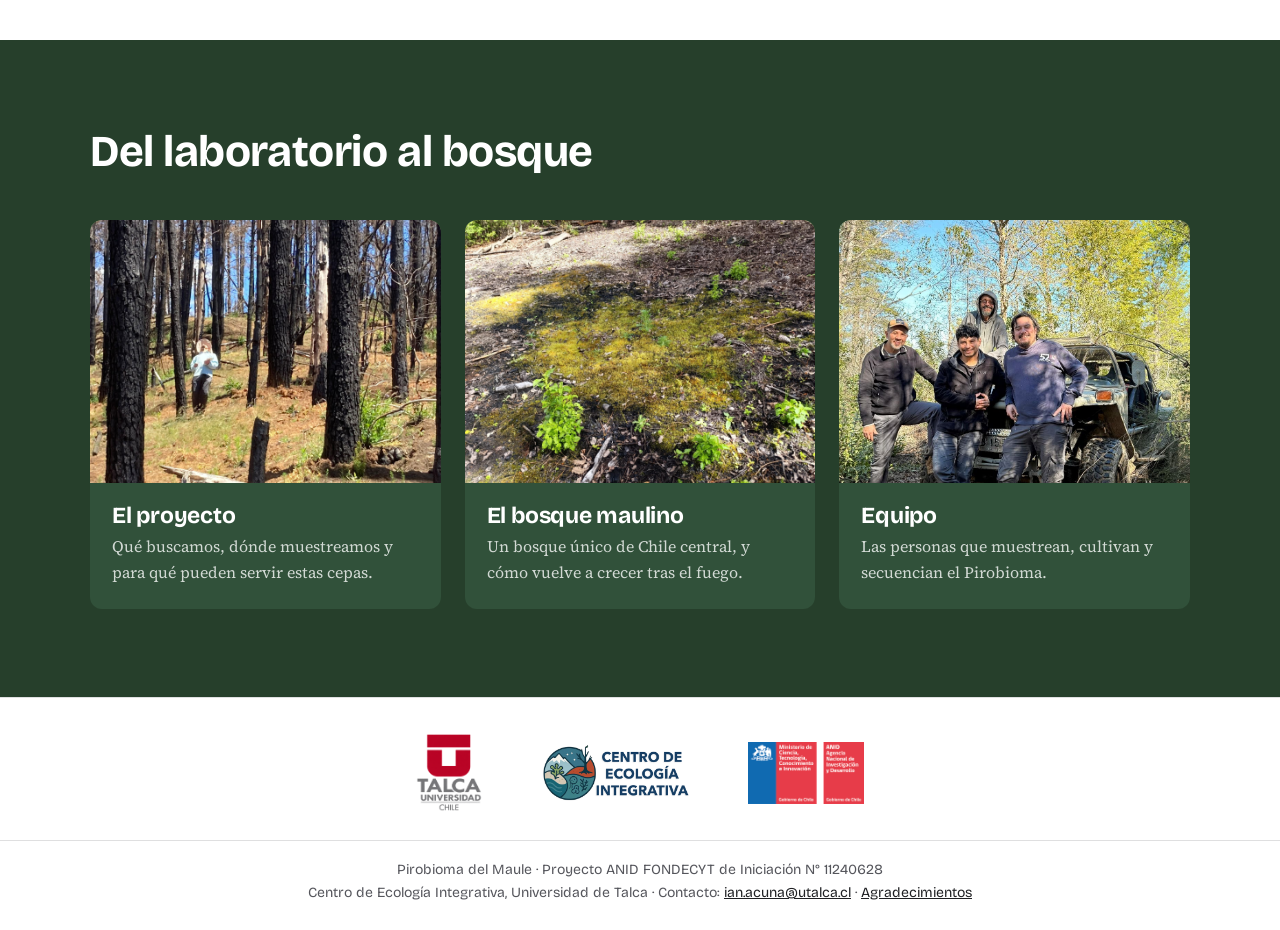
==== commit c434341d: "Infografia.pirobioma" ====
--- a/index.html
+++ b/index.html
@@ -113,6 +113,13 @@
   .cifras .c-hongo { color: var(--carmin); }
   .cifras .c-bact { color: #C25A14; }
   .cifras p i { font-family: var(--f-texto); font-weight: 400; }
+
+  /* ---------- Infografía ---------- */
+  .numeros { background: var(--grafito); color: var(--blanco); padding: 72px 0 64px; }
+  .numeros h2 { font-size: clamp(28px, 3.4vw, 40px); margin-bottom: 28px; }
+  .infografia { display: block; border-radius: 12px; overflow: hidden; box-shadow: 0 18px 44px rgba(0,0,0,0.4); }
+  .infografia img { width: 100%; height: auto; }
+  .nota-inf { font-family: var(--f-display); font-size: 14px; color: rgba(255,255,255,0.55); margin-top: 12px; }
 
   /* ---------- Cómo leer una ficha ---------- */
   .ficha-guia { background: var(--blanco); padding: 88px 0; border-top: 1px solid var(--linea); }
@@ -221,6 +228,17 @@
     </div>
   </section>
 
+  <section class="numeros">
+    <div class="contenedor">
+      <h2>El catálogo en números</h2>
+      <a class="infografia" href="img/infografia_pirobioma.jpg" target="_blank" rel="noopener">
+        <img src="img/infografia_pirobioma.jpg" loading="lazy" width="2400" height="1350"
+          alt="Infografía del catálogo: 139 cepas. 74 hongos, la mayoría Ascomycota (66); géneros más frecuentes Fusarium (27), Penicillium (21), Aspergillus (6), Purpureocillium (4) y Trichoderma (4). 65 bacterias, la mayoría Actinomycetota (46); géneros más frecuentes Pseudarthrobacter (13), Paenarthrobacter (13), Rhodococcus (12), Arthrobacter (7) y Enterobacter (5). Origen del suelo: hongos 51 de bosque nativo, 17 de plantación y 6 de setas; bacterias 38 de nativo y 27 de plantación. Condición de quemado: hongos 44 quemado joven, 24 quemado viejo y 6 de setas; bacterias 19 joven y 46 viejo.">
+      </a>
+      <p class="nota-inf">Toca la imagen para verla en tamaño completo.</p>
+    </div>
+  </section>
+
   <section class="ficha-guia">
     <div class="contenedor">
       <div class="guia-cabeza">
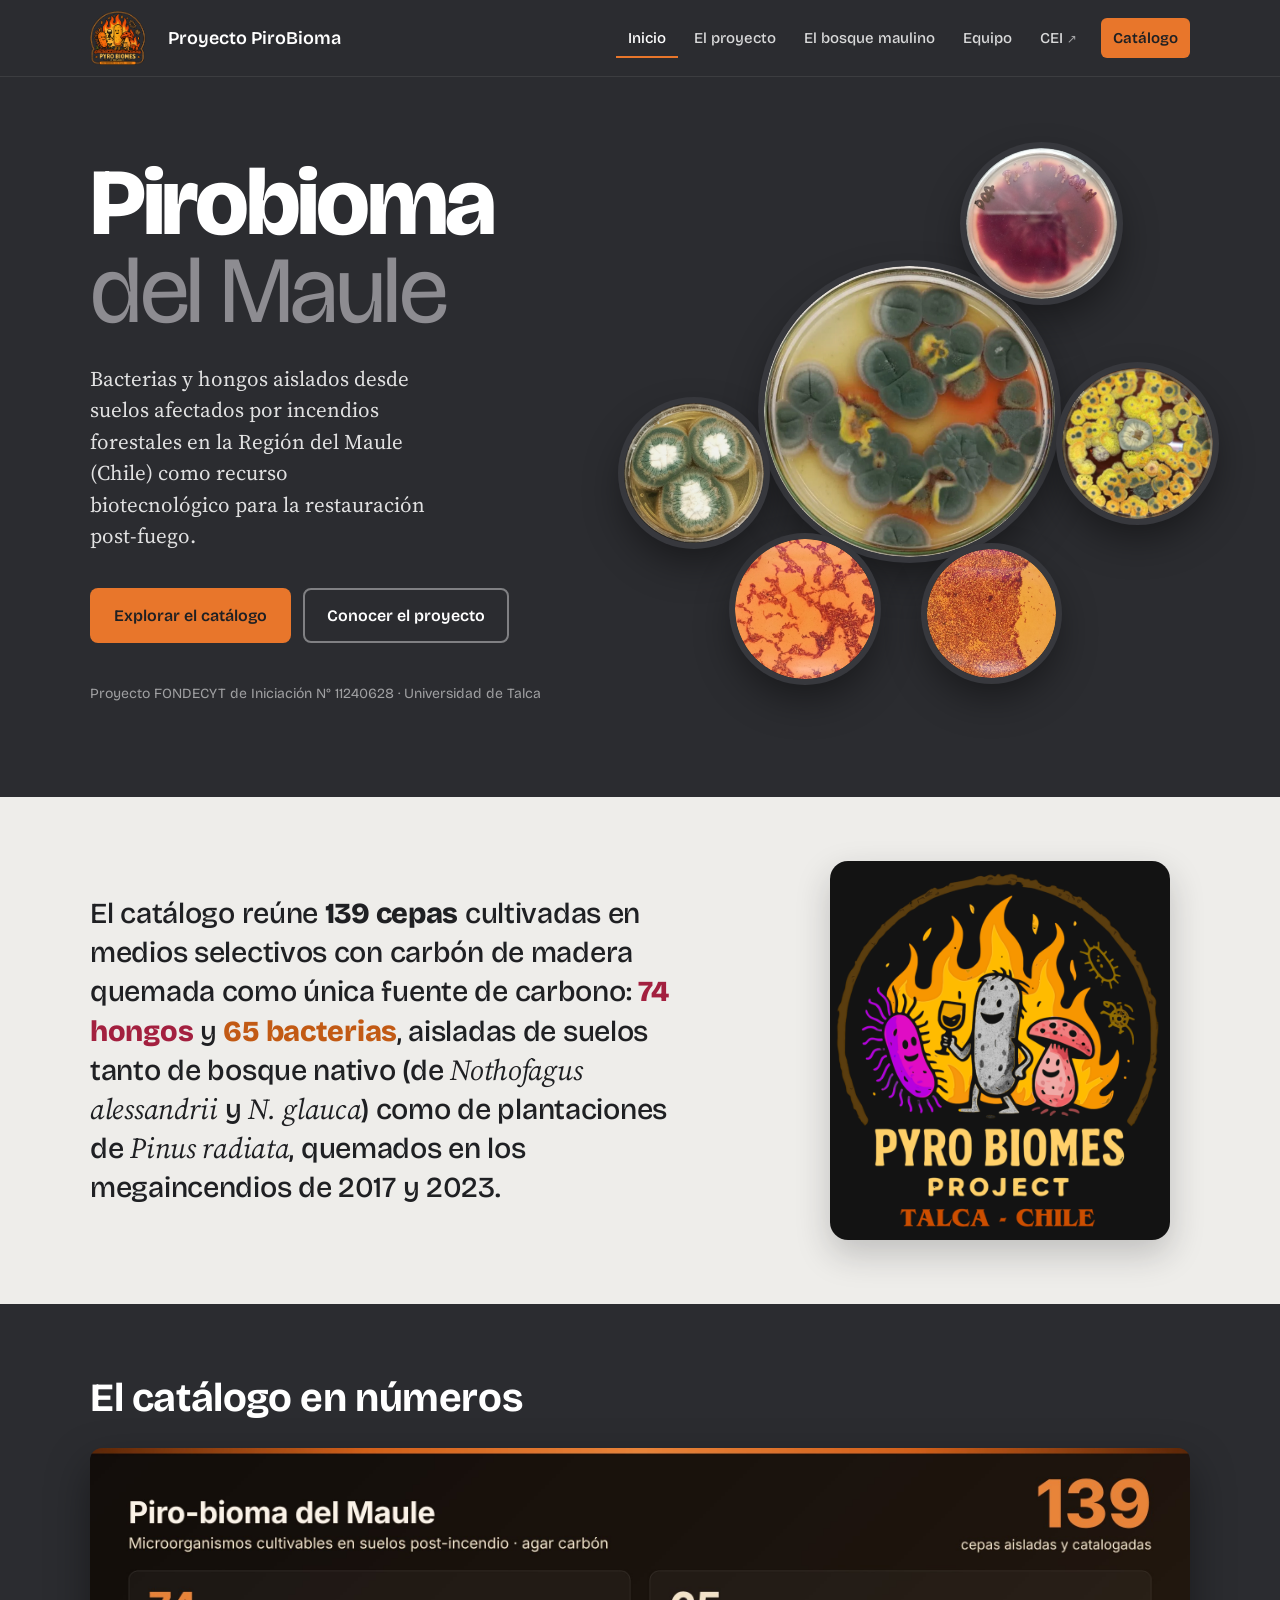
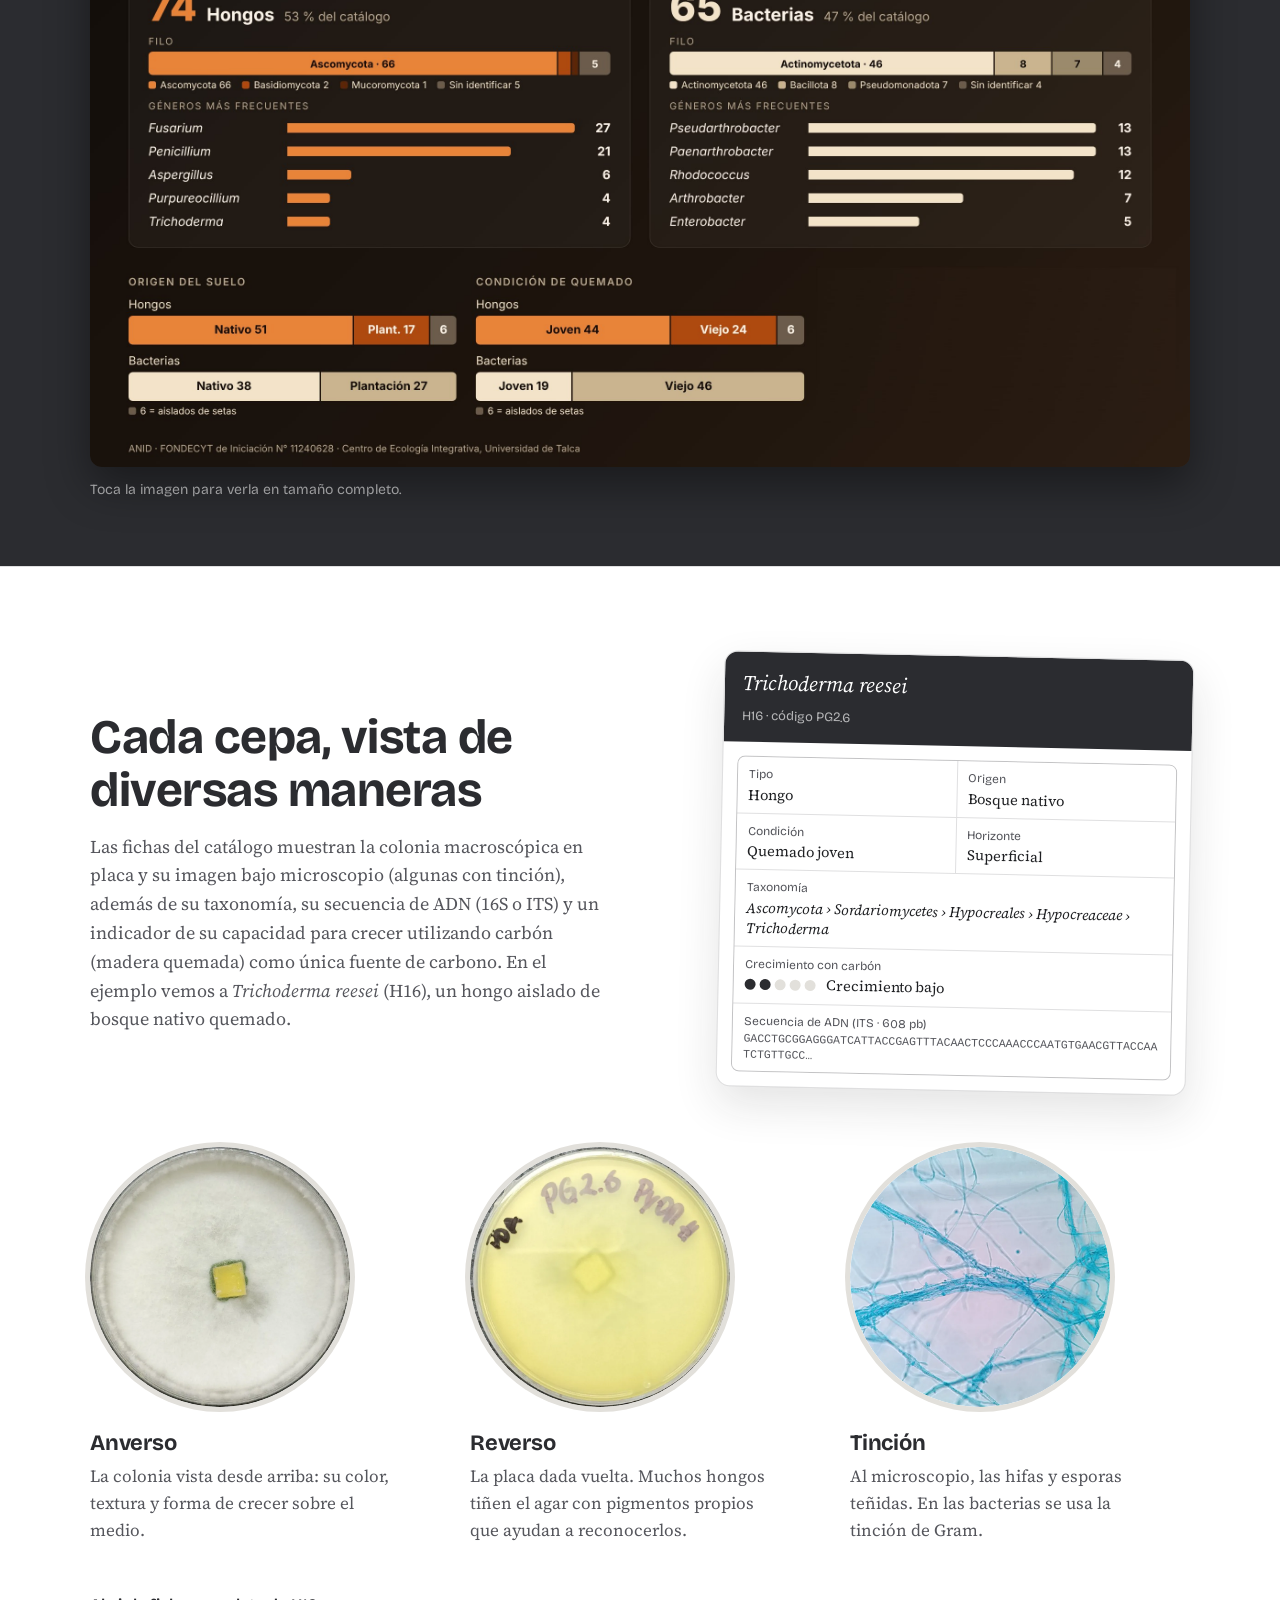
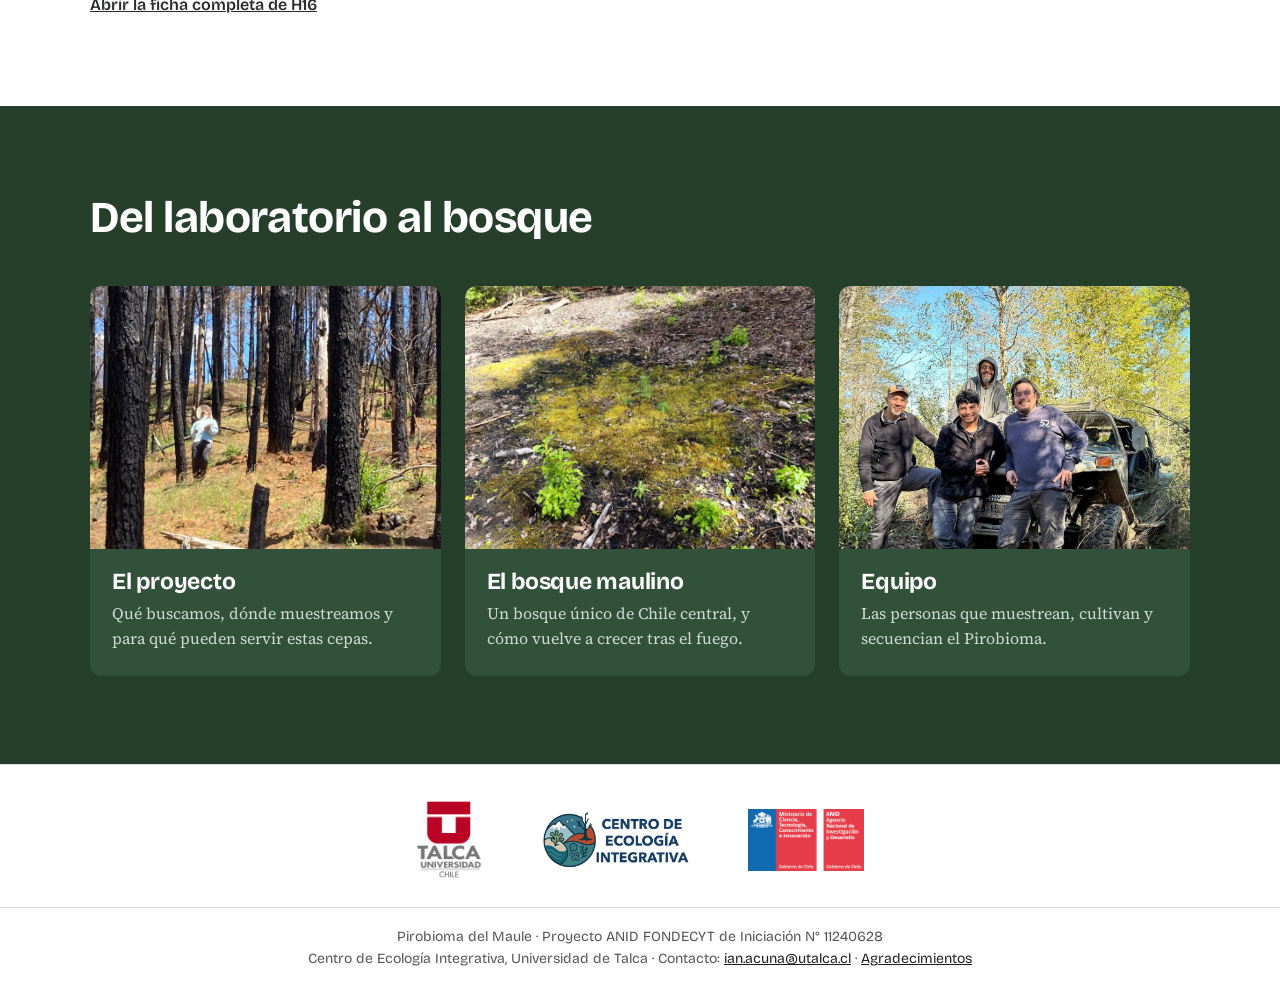
==== commit c7e50c3b: "logo.bn.bckg" ====
--- a/index.html
+++ b/index.html
@@ -97,7 +97,7 @@
   /* ---------- Cifras ---------- */
   .cifras { background: var(--ceniza); padding: 64px 0; }
   .cifras .contenedor { display: grid; grid-template-columns: minmax(0, 1fr) minmax(0, 380px); gap: 48px; align-items: center; }
-  .cifras .logo-grande { grid-column: 2; grid-row: 1; width: 100%; max-width: 380px; justify-self: center; }
+  .cifras .logo-grande { grid-column: 2; grid-row: 1; width: 100%; max-width: 340px; justify-self: center; border-radius: 18px; box-shadow: 0 14px 34px rgba(31,32,35,0.22); }
   .cifras p { grid-column: 1; grid-row: 1; }
   @media (max-width: 860px) {
     .cifras .contenedor { grid-template-columns: 1fr; gap: 32px; }
@@ -223,7 +223,7 @@
 
   <section class="cifras">
     <div class="contenedor">
-      <img class="logo-grande" src="img/logo_pirobioma.png" alt="Logo del proyecto Pyro Biomes, Universidad de Talca">
+      <img class="logo-grande" src="img/logo_pirobioma.fn_v2.png" alt="Logo del proyecto Pyro Biomes, Universidad de Talca">
       <p>El catálogo reúne <b>139 cepas</b> cultivadas en medios selectivos con carbón de madera quemada como única fuente de carbono: <b class="c-hongo">74 hongos</b> y <b class="c-bact">65 bacterias</b>, aisladas de suelos tanto de bosque nativo (de <i>Nothofagus alessandrii</i> y <i>N. glauca</i>) como de plantaciones de <i>Pinus radiata</i>, quemados en los megaincendios de 2017 y 2023.</p>
     </div>
   </section>
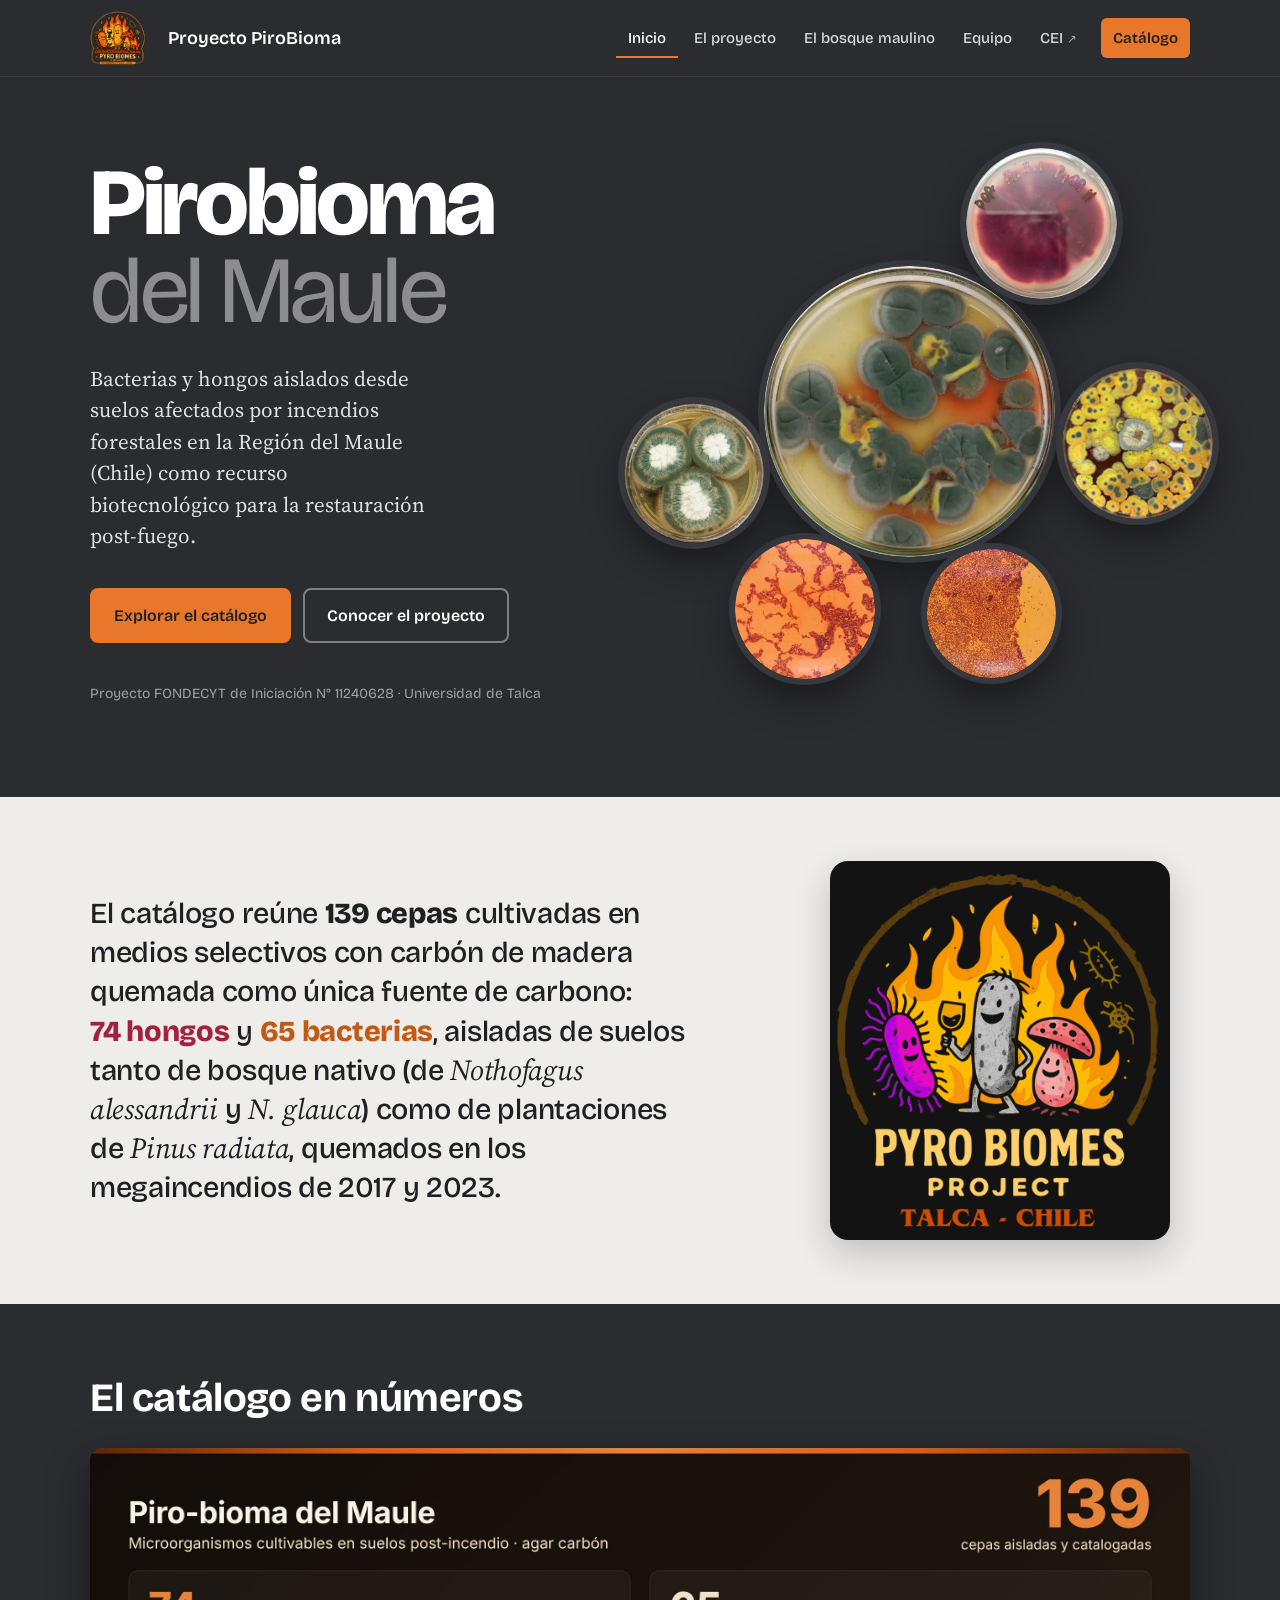
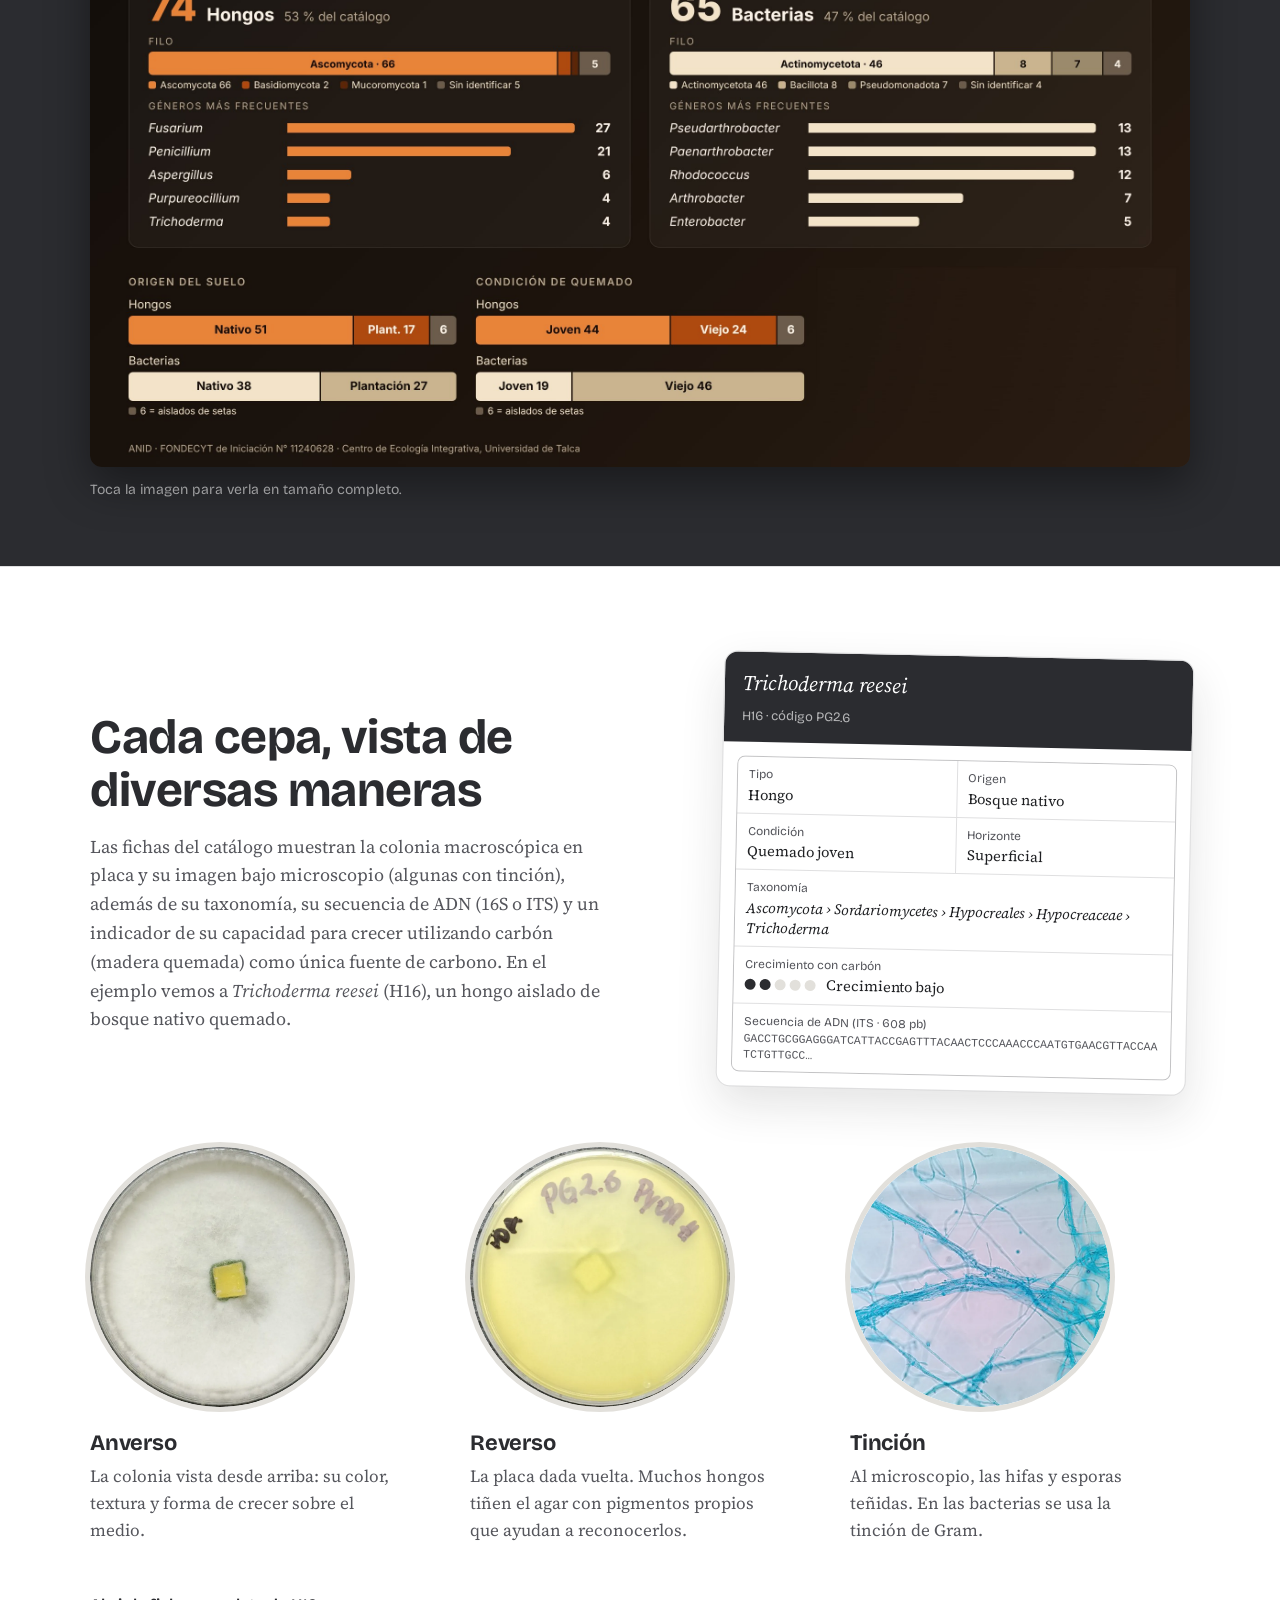
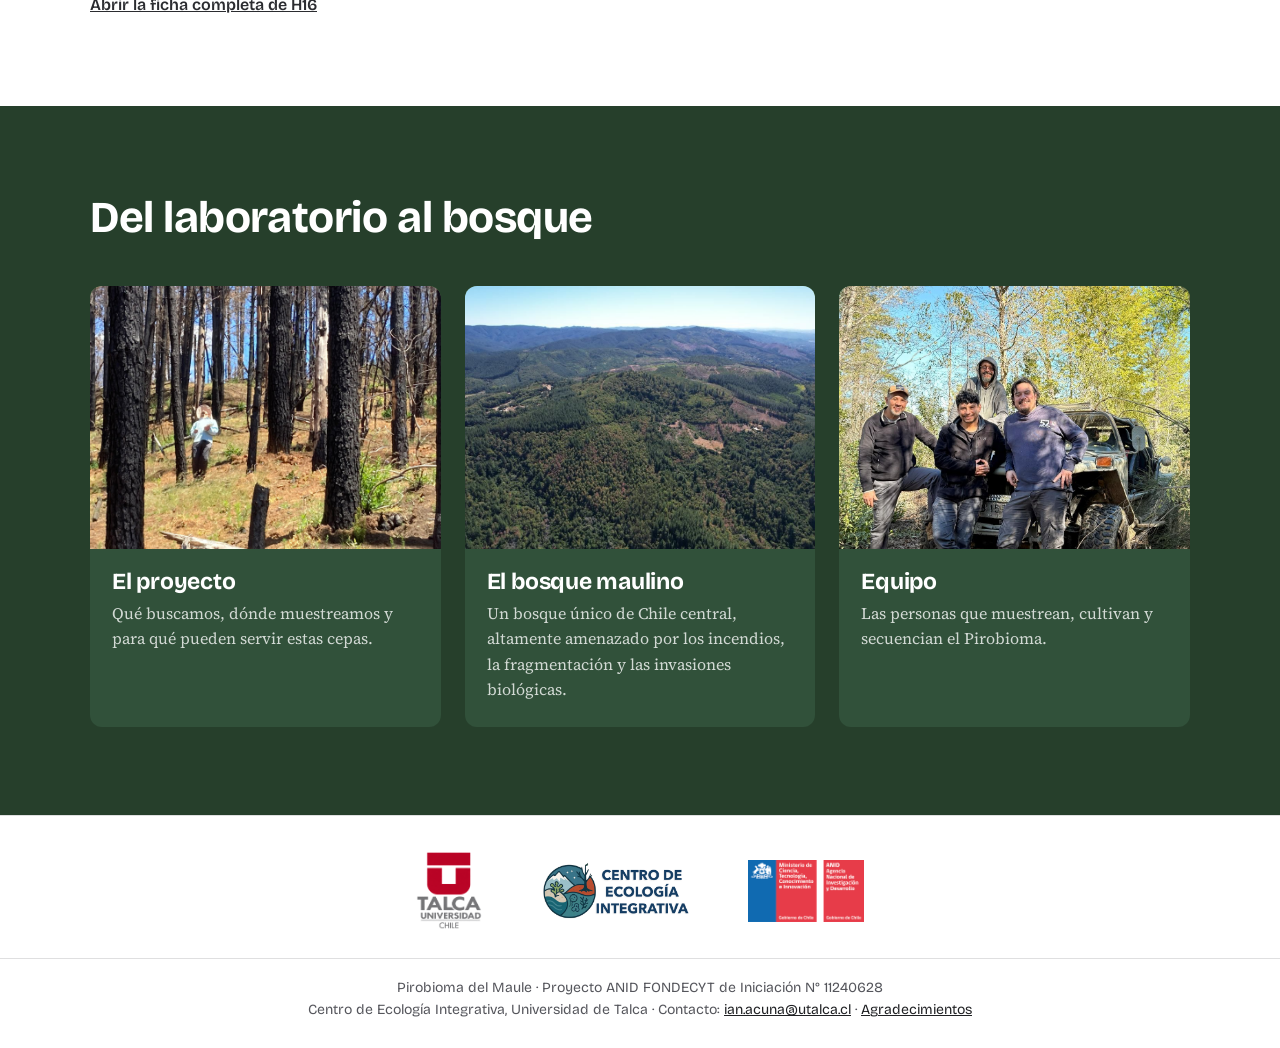
==== commit 521a6811: "add.biblos" ====
--- a/index.html
+++ b/index.html
@@ -110,6 +110,7 @@
     max-width: 32ch;
   }
   .cifras p b { font-weight: 800; }
+  .cifras .nw { white-space: nowrap; }
   .cifras .c-hongo { color: var(--carmin); }
   .cifras .c-bact { color: #C25A14; }
   .cifras p i { font-family: var(--f-texto); font-weight: 400; }
@@ -224,7 +225,7 @@
   <section class="cifras">
     <div class="contenedor">
       <img class="logo-grande" src="img/logo_pirobioma.fn_v2.png" alt="Logo del proyecto Pyro Biomes, Universidad de Talca">
-      <p>El catálogo reúne <b>139 cepas</b> cultivadas en medios selectivos con carbón de madera quemada como única fuente de carbono: <b class="c-hongo">74 hongos</b> y <b class="c-bact">65 bacterias</b>, aisladas de suelos tanto de bosque nativo (de <i>Nothofagus alessandrii</i> y <i>N. glauca</i>) como de plantaciones de <i>Pinus radiata</i>, quemados en los megaincendios de 2017 y 2023.</p>
+      <p>El catálogo reúne <b>139 cepas</b> cultivadas en medios selectivos con carbón de madera quemada como única fuente de carbono: <span class="nw"><b class="c-hongo">74 hongos</b> y <b class="c-bact">65 bacterias</b></span>, aisladas de suelos tanto de bosque nativo (de <i>Nothofagus alessandrii</i> y <i>N. glauca</i>) como de plantaciones de <i>Pinus radiata</i>, quemados en los megaincendios de 2017 y 2023.</p>
     </div>
   </section>
 
@@ -286,8 +287,8 @@
           <div class="txt"><h3>El proyecto</h3><p>Qué buscamos, dónde muestreamos y para qué pueden servir estas cepas.</p></div>
         </a>
         <a class="puerta" href="bosque.html">
-          <div class="foto" style="background-image:url('img/terreno/regeneracion.jpg')"></div>
-          <div class="txt"><h3>El bosque maulino</h3><p>Un bosque único de Chile central, y cómo vuelve a crecer tras el fuego.</p></div>
+          <div class="foto" style="background-image:url('img/terreno/paisaje_maule.jpg')"></div>
+          <div class="txt"><h3>El bosque maulino</h3><p>Un bosque único de Chile central, altamente amenazado por los incendios, la fragmentación y las invasiones biológicas.</p></div>
         </a>
         <a class="puerta" href="equipo.html">
           <div class="foto" style="background-image:url('img/terreno/equipo_pilen.jpg')"></div>
--- a/css/sitio.css
+++ b/css/sitio.css
@@ -224,3 +224,9 @@
 }
 
 .prosa-cuerpo .video-muestreo video { width: 100%; max-width: 340px; aspect-ratio: 464 / 832; border-radius: 10px; background: var(--coigue); display: block; }
+
+/* Referencias bibliográficas */
+.referencias { margin-top: 56px; padding-top: 24px; border-top: 1px solid var(--linea); }
+.prosa-cuerpo .referencias h2 { font-size: 17px; margin: 0 0 12px; color: var(--tinta-2); }
+.referencias ol { list-style: none; padding-left: 0; margin: 0; }
+.prosa-cuerpo .referencias li { font-family: var(--f-display); font-size: 13.5px; line-height: 1.5; color: var(--tinta-2); margin-bottom: 8px; padding-left: 1.6em; text-indent: -1.6em; }
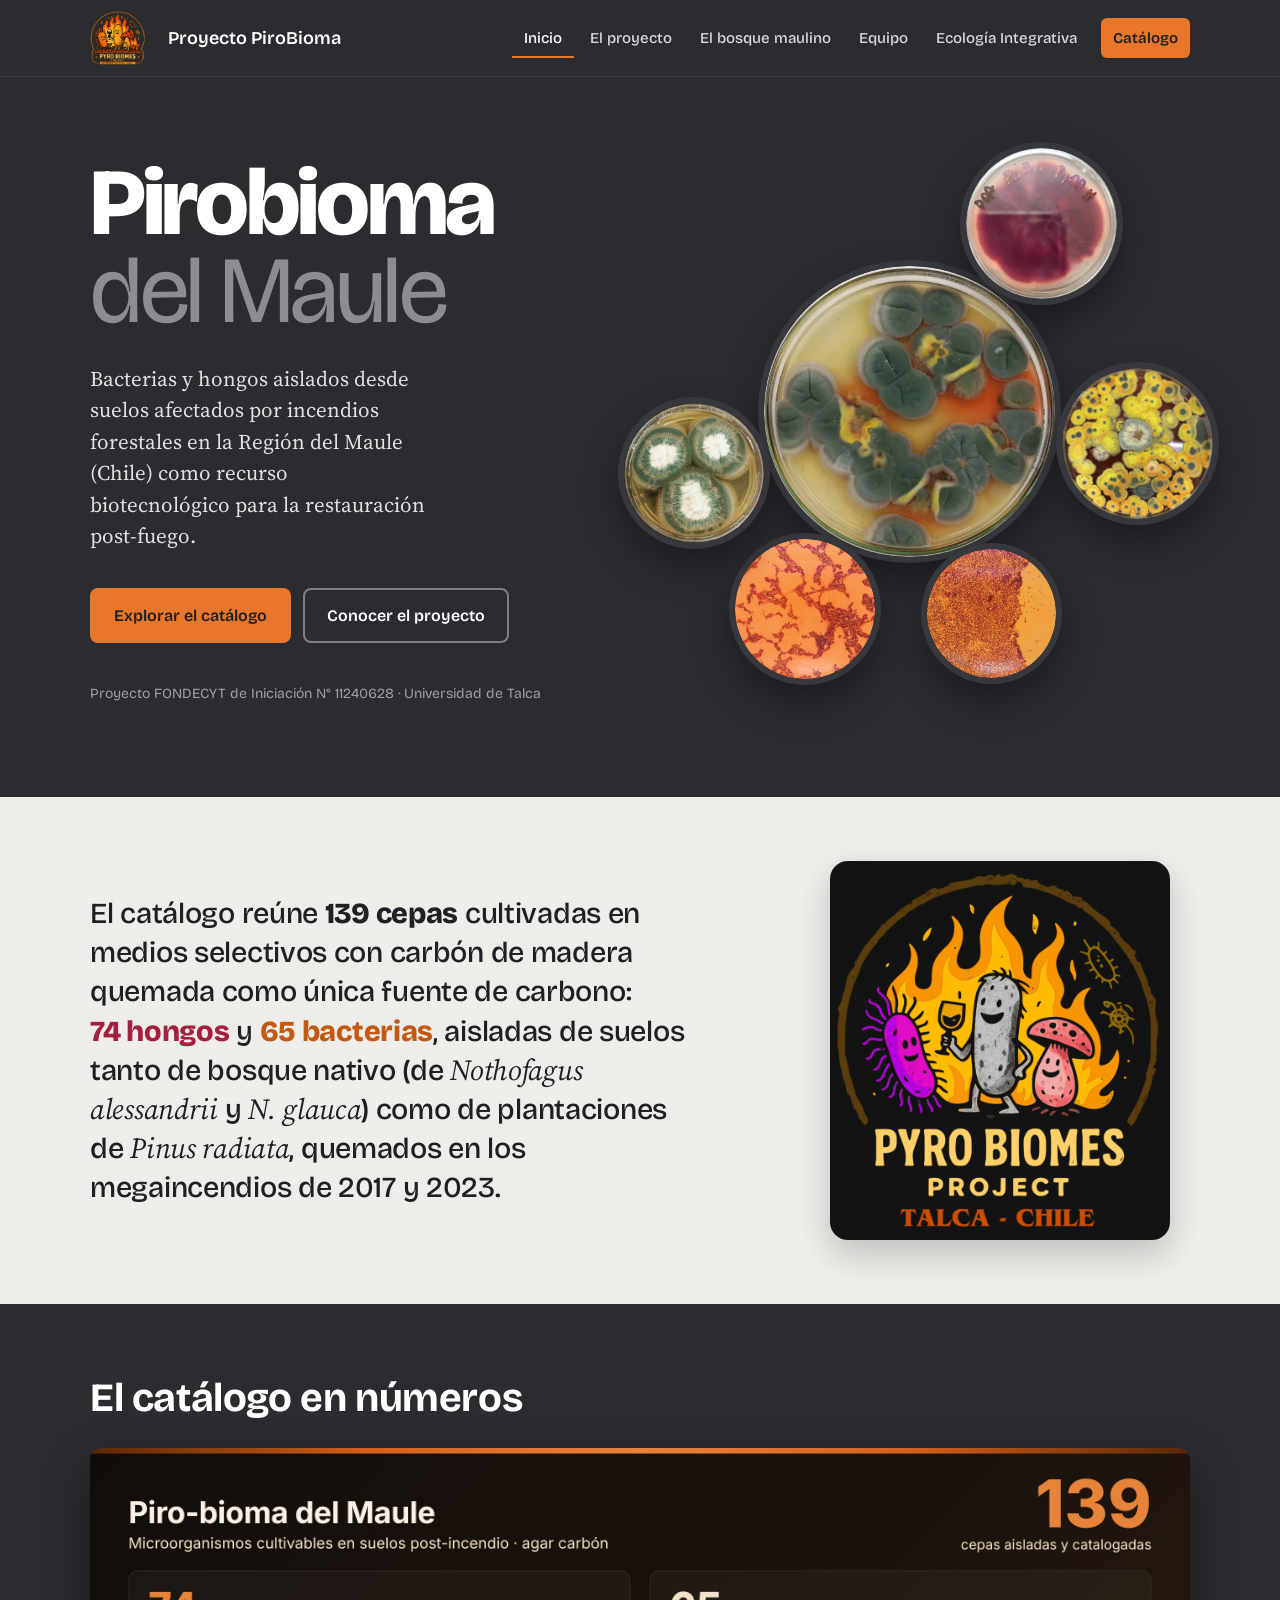
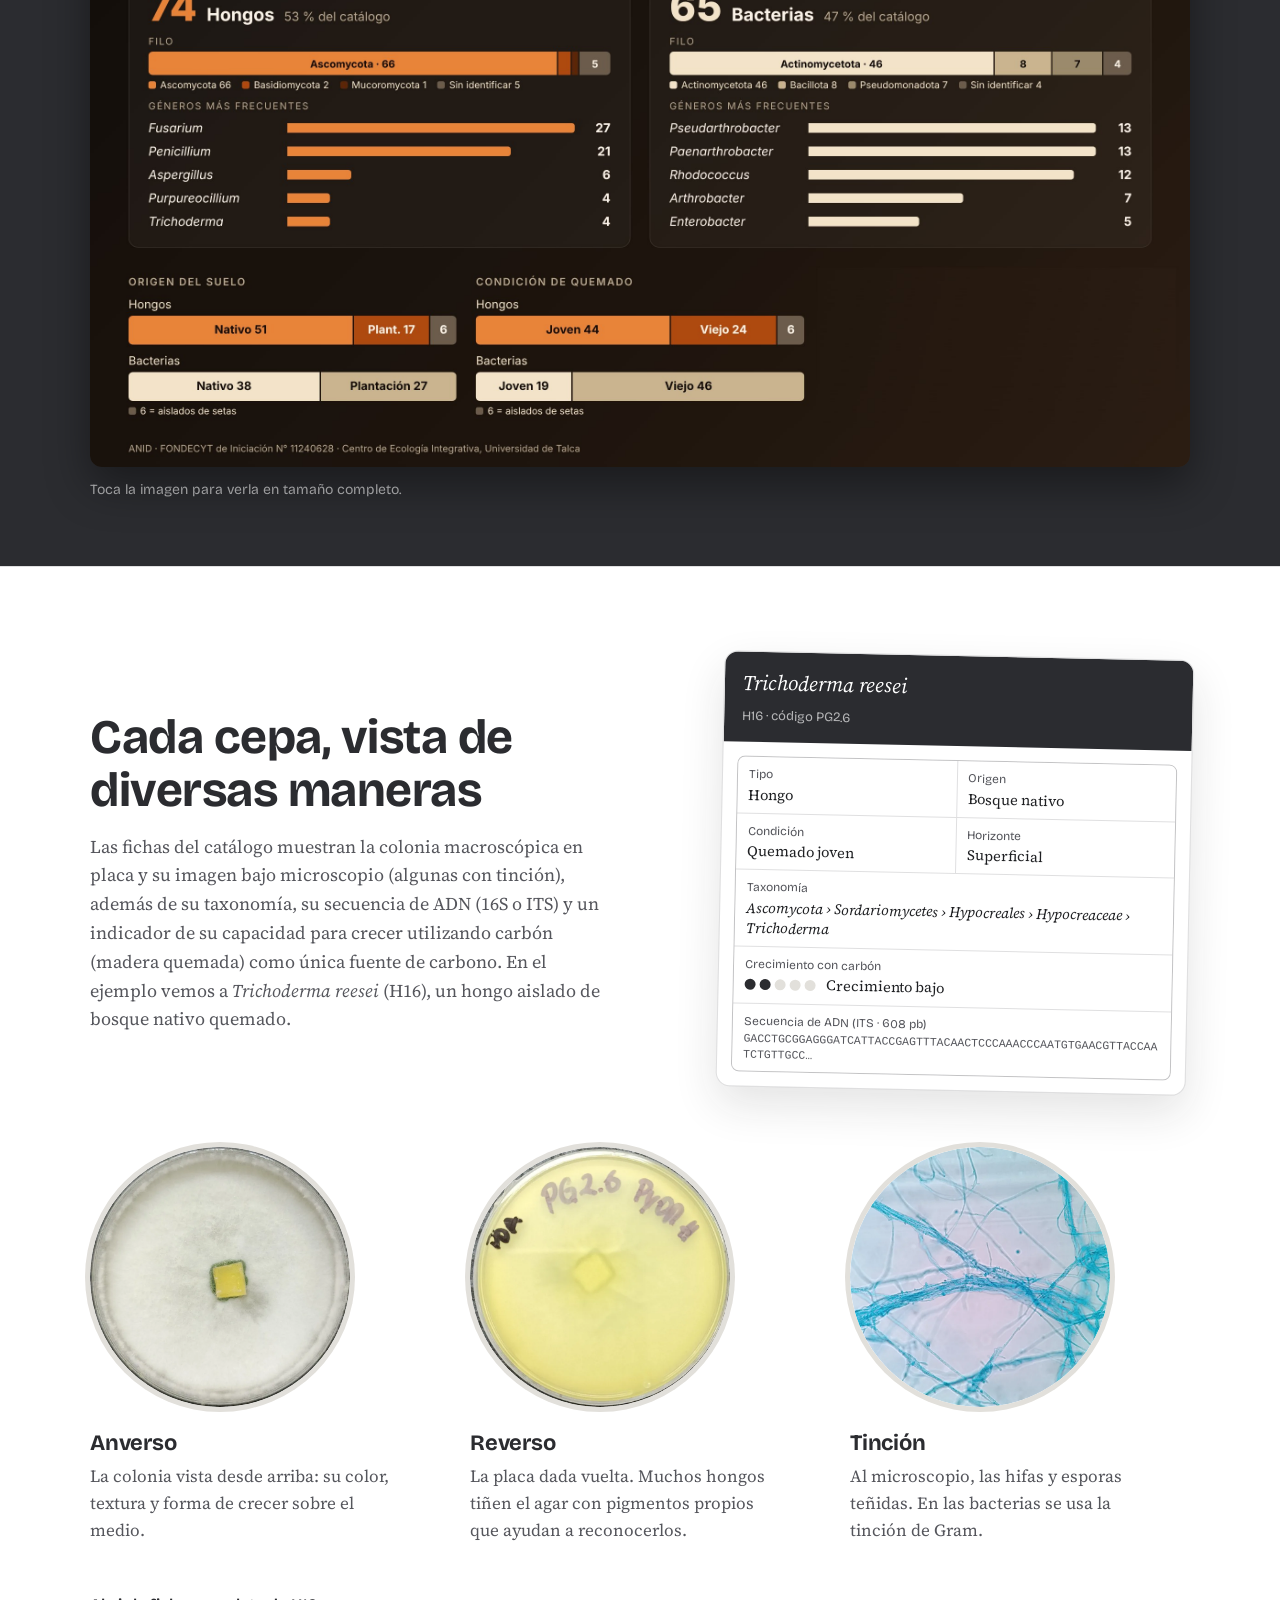
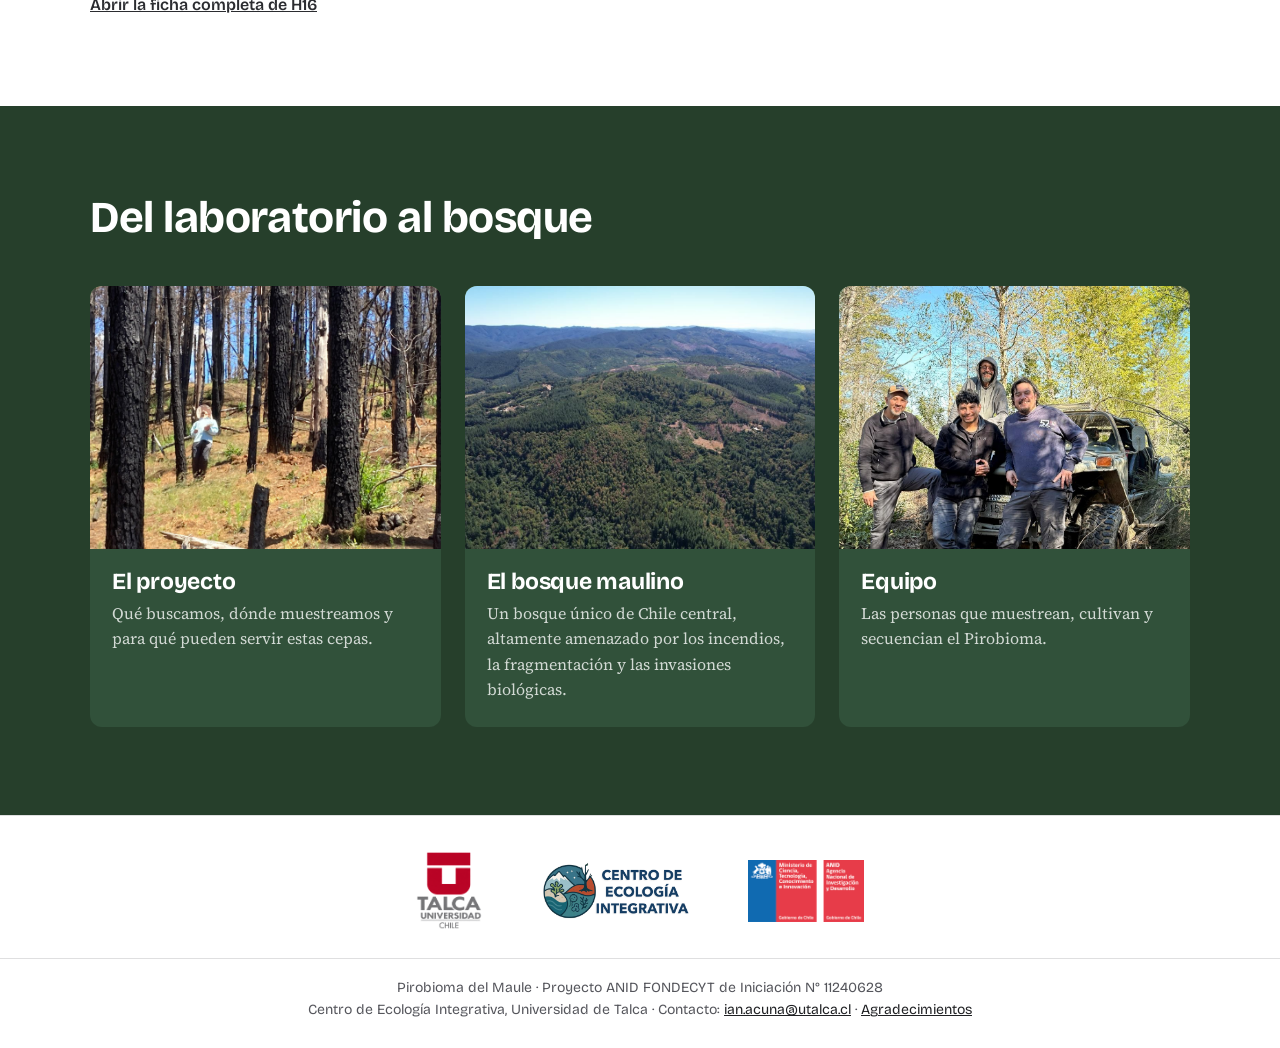
==== commit e95b55db: "add_cei.page" ====
--- a/index.html
+++ b/index.html
@@ -191,7 +191,7 @@
         <li><a href="proyecto.html">El proyecto</a></li>
         <li><a href="bosque.html">El bosque maulino</a></li>
         <li><a href="equipo.html">Equipo</a></li>
-        <li><a class="externo" href="https://www.integrativeecology.org" target="_blank" rel="noopener">CEI</a></li>
+        <li><a href="centro.html">Ecología Integrativa</a></li>
         <li><a class="nav-cta" href="catalogo.html">Catálogo</a></li>
       </ul>
     </nav>
--- a/css/sitio.css
+++ b/css/sitio.css
@@ -92,6 +92,7 @@
   font-family: var(--f-display); font-size: 15px; font-weight: 500;
   color: rgba(255,255,255,0.82);
   padding: 8px 12px; border-radius: 6px;
+  white-space: nowrap;
 }
 .nav a:hover { color: var(--blanco); background: rgba(255,255,255,0.08); }
 .nav a[aria-current="page"] { color: var(--blanco); box-shadow: inset 0 -2px 0 var(--acento); border-radius: 0; }
@@ -107,7 +108,7 @@
   padding: 8px 14px; cursor: pointer;
 }
 
-@media (max-width: 940px) {
+@media (max-width: 1120px) {
   .nav-toggle { display: block; }
   .nav { position: absolute; top: 76px; left: 0; right: 0; background: var(--banda); display: none; border-bottom: 1px solid rgba(255,255,255,0.1); }
   .nav.abierto { display: block; }
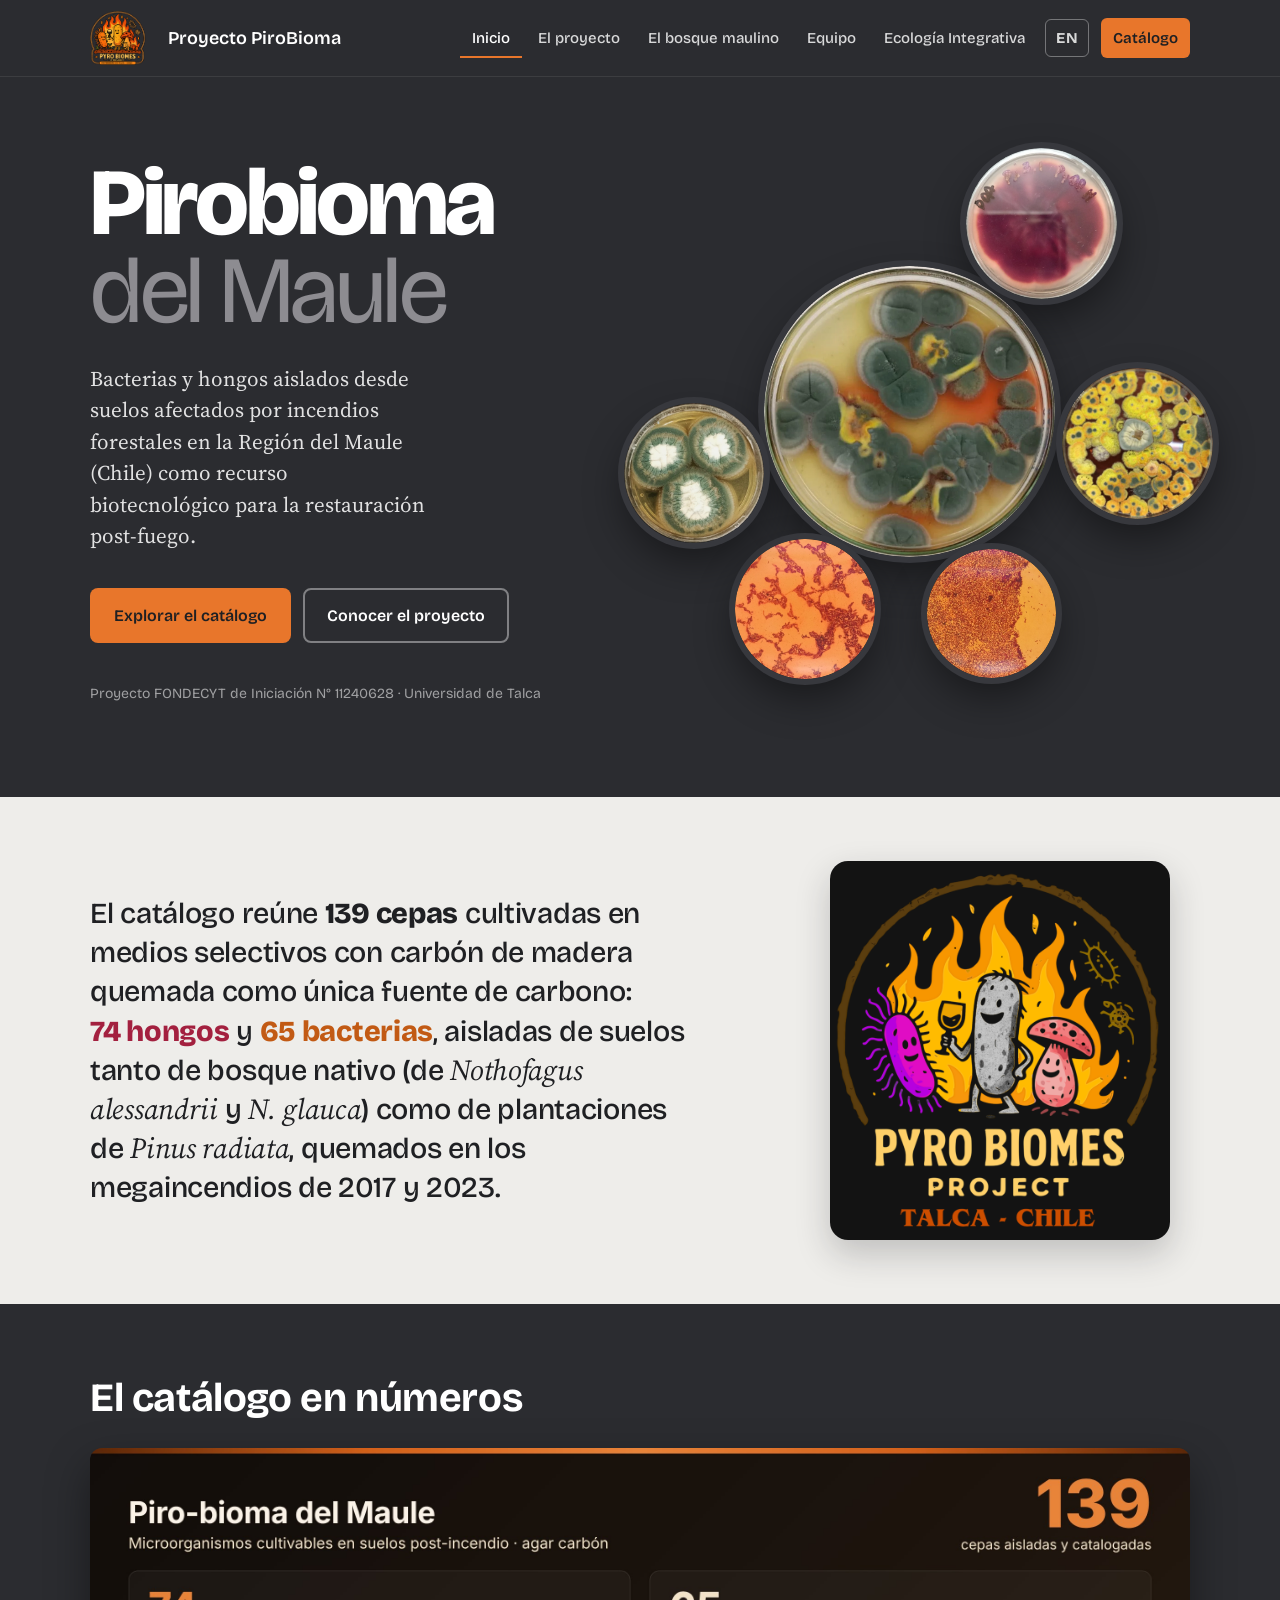
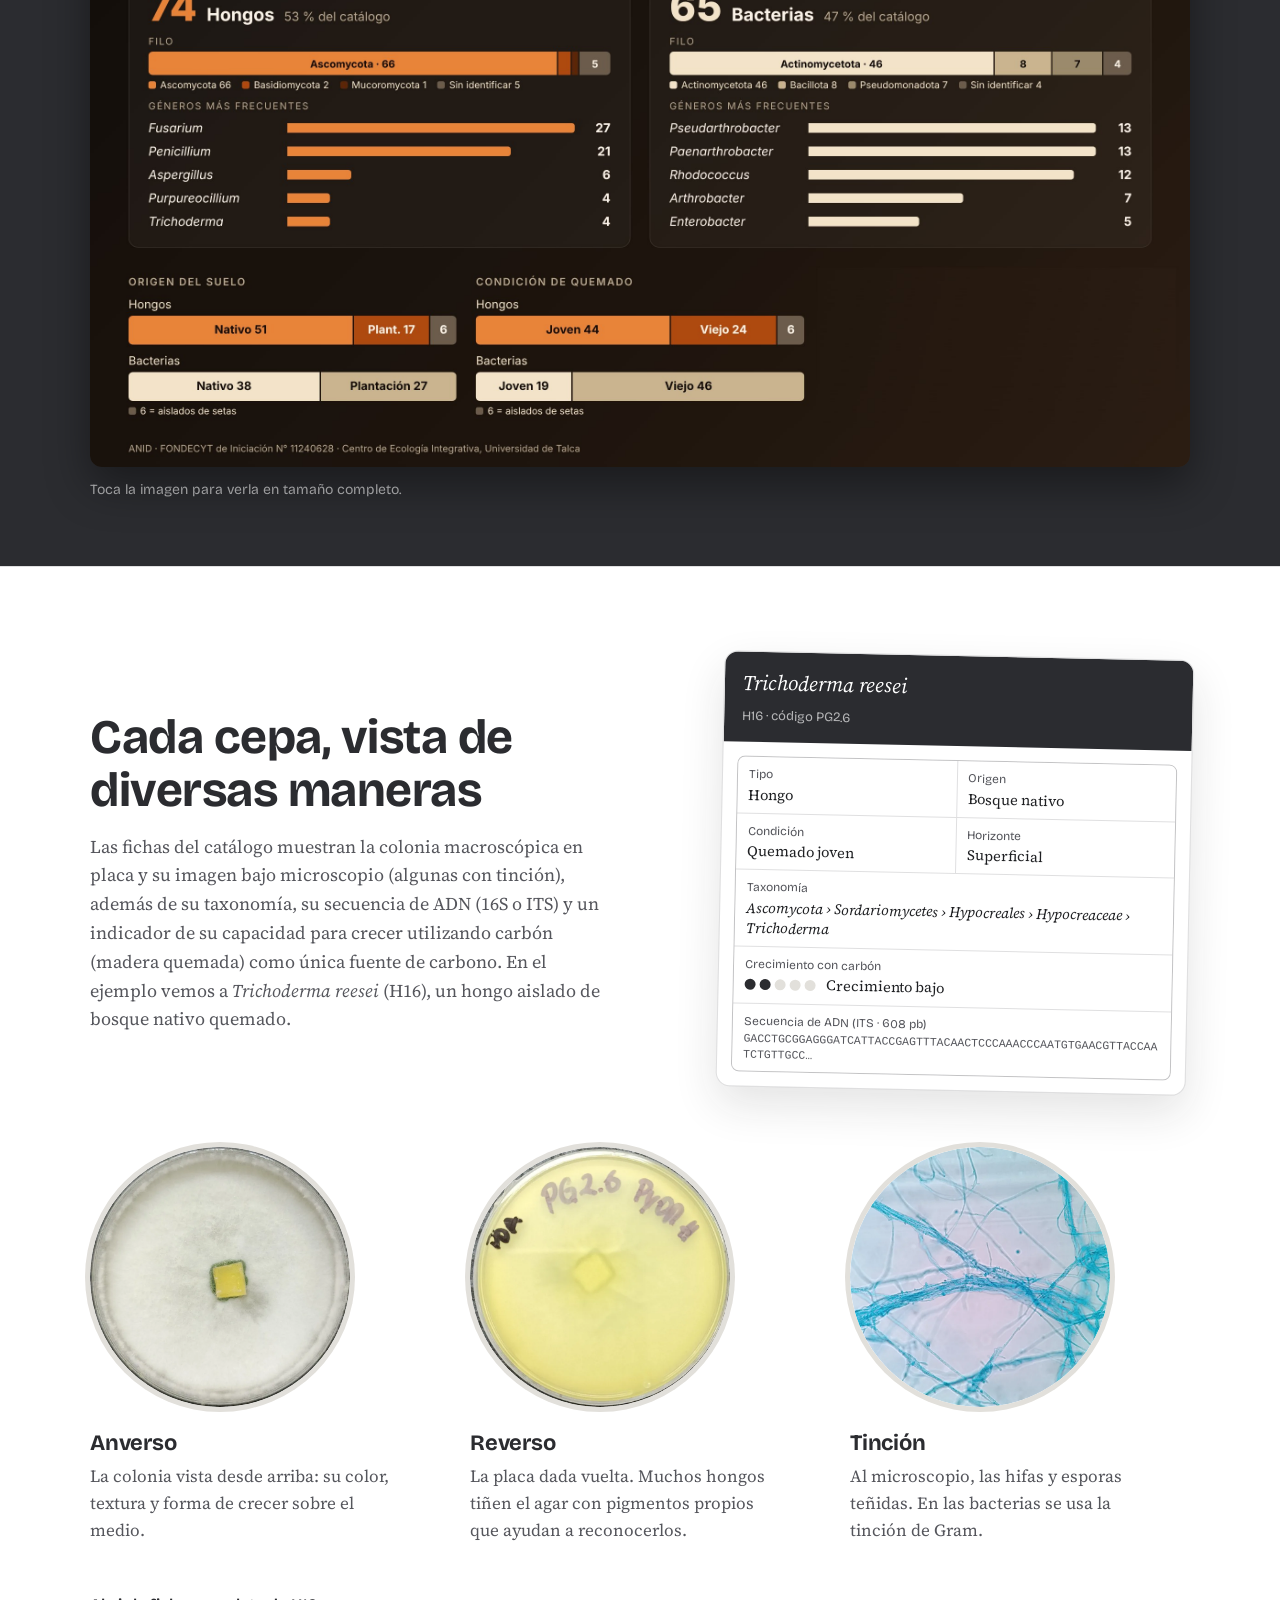
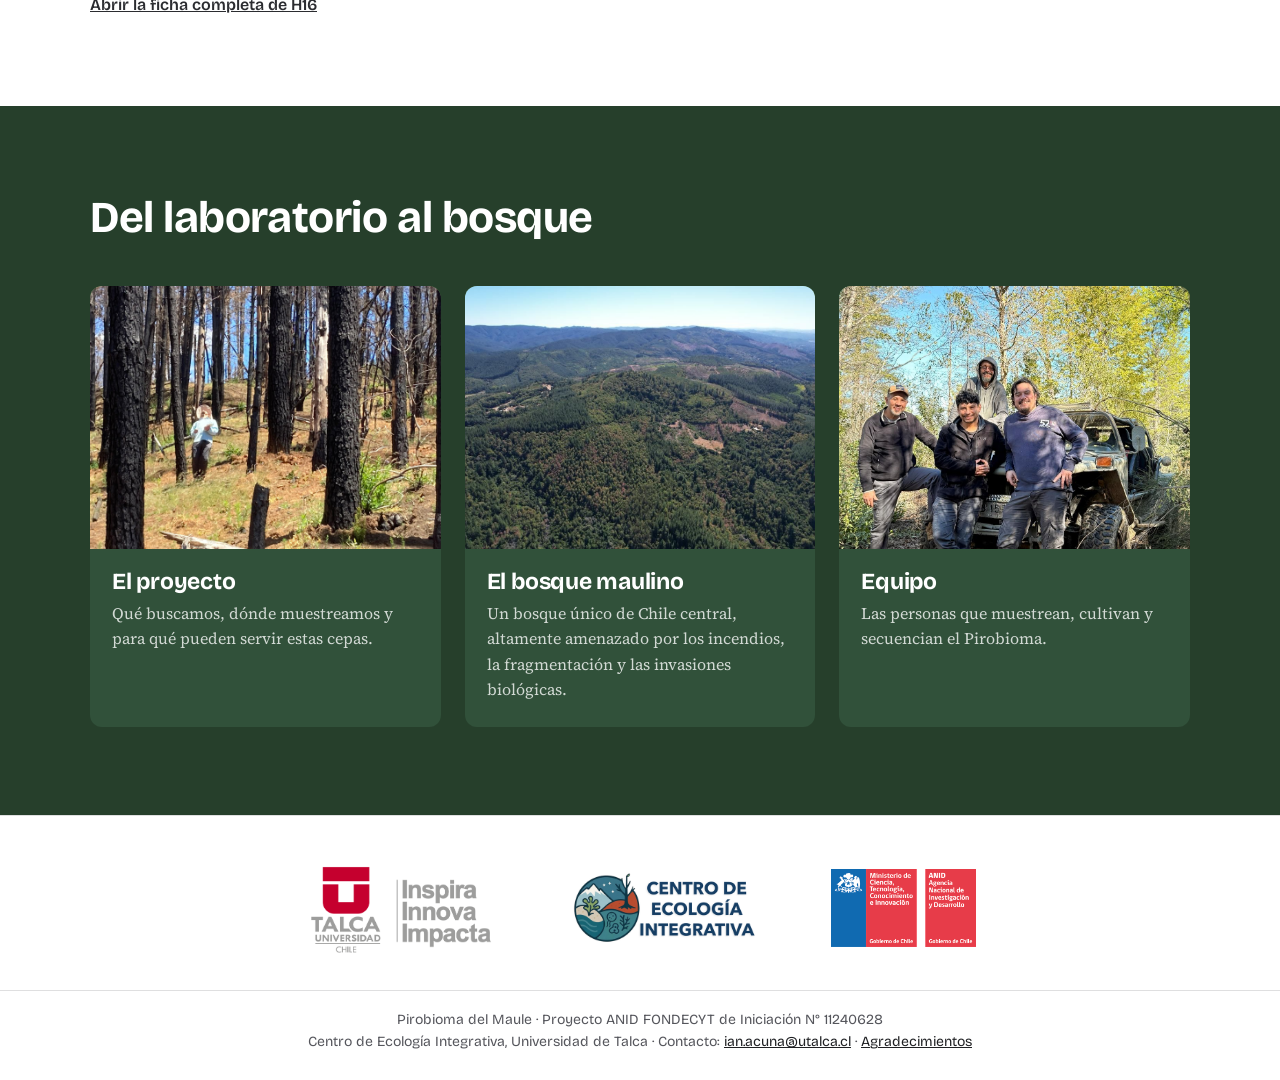
==== commit 250b002d: "english_version" ====
--- a/index.html
+++ b/index.html
@@ -3,8 +3,89 @@
 <head>
 <meta charset="UTF-8">
 <meta name="viewport" content="width=device-width, initial-scale=1.0">
-<title>Pirobioma del Maule</title>
+<title>Pirobioma del Maule · Catálogo de microorganismos de suelos post-incendio</title>
 <meta name="description" content="Catálogo de bacterias y hongos cultivables aislados de suelos quemados de la Región del Maule. Proyecto FONDECYT de Iniciación 11240628, Universidad de Talca.">
+<link rel="canonical" href="https://pirobioma.github.io/">
+<link rel="alternate" hreflang="es" href="https://pirobioma.github.io/">
+<link rel="alternate" hreflang="en" href="https://pirobioma.github.io/en/">
+<link rel="alternate" hreflang="x-default" href="https://pirobioma.github.io/">
+<link rel="icon" type="image/png" href="img/favicon.png">
+<link rel="apple-touch-icon" href="img/apple-touch-icon.png">
+<meta property="og:type" content="website">
+<meta property="og:site_name" content="Pirobioma del Maule">
+<meta property="og:locale" content="es_CL">
+<meta property="og:title" content="Pirobioma del Maule · Catálogo de microorganismos de suelos post-incendio">
+<meta property="og:description" content="Catálogo de bacterias y hongos cultivables aislados de suelos quemados de la Región del Maule. Proyecto FONDECYT de Iniciación 11240628, Universidad de Talca.">
+<meta property="og:url" content="https://pirobioma.github.io/">
+<meta property="og:image" content="https://pirobioma.github.io/img/og_pirobioma.jpg">
+<meta name="twitter:card" content="summary_large_image">
+<script type="application/ld+json">
+{
+ "@context": "https://schema.org",
+ "@graph": [
+  {
+   "@type": "ResearchProject",
+   "@id": "https://pirobioma.github.io/#proyecto",
+   "name": "Pirobioma del Maule",
+   "alternateName": [
+    "Pirobioma",
+    "Pyro Biomes Project",
+    "Piro-bioma del Maule"
+   ],
+   "description": "Proyecto de investigación sobre bacterias y hongos aislados desde suelos afectados por incendios forestales en la Región del Maule (Chile), como recurso biotecnológico para la restauración post-fuego.",
+   "url": "https://pirobioma.github.io/",
+   "logo": "https://pirobioma.github.io/img/logo_pirobioma.png",
+   "funder": {
+    "@type": "Organization",
+    "name": "Agencia Nacional de Investigación y Desarrollo (ANID)",
+    "url": "https://anid.cl"
+   },
+   "identifier": "FONDECYT de Iniciación 11240628",
+   "parentOrganization": [
+    {
+     "@type": "CollegeOrUniversity",
+     "name": "Universidad de Talca",
+     "url": "https://www.utalca.cl"
+    },
+    {
+     "@type": "ResearchOrganization",
+     "name": "Centro de Ecología Integrativa",
+     "url": "https://www.integrativeecology.org"
+    }
+   ],
+   "member": {
+    "@type": "Person",
+    "name": "Ian Acuña-Rodríguez",
+    "jobTitle": "Investigador responsable",
+    "email": "ian.acuna@utalca.cl"
+   }
+  },
+  {
+   "@type": "Dataset",
+   "name": "Catálogo de cepas del Pirobioma del Maule",
+   "url": "https://pirobioma.github.io/catalogo.html",
+   "description": "Catálogo de 139 cepas (74 hongos y 65 bacterias) aisladas de suelos quemados de bosque nativo y plantaciones de Pinus radiata en la Región del Maule, Chile, con fotografías, taxonomía, descripción morfológica y secuencias ITS / 16S rRNA.",
+   "keywords": [
+    "pirobioma",
+    "microbioma post-incendio",
+    "suelos quemados",
+    "hongos",
+    "bacterias",
+    "incendios forestales",
+    "Maule",
+    "Chile",
+    "bosque maulino",
+    "restauración"
+   ],
+   "creator": {
+    "@id": "https://pirobioma.github.io/#proyecto"
+   },
+   "spatialCoverage": "Región del Maule, Chile",
+   "inLanguage": "es"
+  }
+ ]
+}
+</script>
 <link rel="preconnect" href="https://fonts.googleapis.com">
 <link rel="preconnect" href="https://fonts.gstatic.com" crossorigin>
 <link href="https://fonts.googleapis.com/css2?family=Bricolage+Grotesque:opsz,wght@12..96,400;12..96,500;12..96,600;12..96,700;12..96,800&family=Source+Serif+4:ital,opsz,wght@0,8..60,400;0,8..60,600;1,8..60,400&display=swap" rel="stylesheet">
@@ -192,6 +273,7 @@
         <li><a href="bosque.html">El bosque maulino</a></li>
         <li><a href="equipo.html">Equipo</a></li>
         <li><a href="centro.html">Ecología Integrativa</a></li>
+        <li><a class="lang" href="en/index.html" hreflang="en" lang="en" title="English version">EN</a></li>
         <li><a class="nav-cta" href="catalogo.html">Catálogo</a></li>
       </ul>
     </nav>
@@ -301,7 +383,7 @@
 
 <footer class="sitio-footer">
   <div class="footer-logos">
-    <a href="https://www.utalca.cl" target="_blank" rel="noopener"><img class="logo-utalca" src="img/logo_utalca.png" alt="Universidad de Talca"></a>
+    <a href="https://www.utalca.cl" target="_blank" rel="noopener"><img class="logo-utalca" src="img/logo.utal.26.png" alt="Universidad de Talca: Inspira, Innova, Impacta"></a>
     <a href="https://www.integrativeecology.org" target="_blank" rel="noopener"><img class="logo-cei" src="img/logo_cei.png" alt="Centro de Ecología Integrativa"></a>
     <a href="https://anid.cl" target="_blank" rel="noopener"><img class="logo-anid" src="img/logo_anid.png" alt="ANID, Ministerio de Ciencia"></a>
   </div>
--- a/css/sitio.css
+++ b/css/sitio.css
@@ -140,12 +140,12 @@
 .sitio-footer { background: var(--blanco); border-top: 1px solid var(--linea); margin-top: 0; }
 .footer-logos {
   display: flex; flex-wrap: wrap; align-items: center; justify-content: center;
-  gap: 28px 56px; padding: 36px var(--gutter) 28px;
+  gap: 32px 72px; padding: 44px var(--gutter) 34px;
 }
 .footer-logos a, .footer-logos span { display: block; }
-.footer-logos img { height: 58px; width: auto; }
-.footer-logos img.logo-utalca { height: 78px; }
-.footer-logos img.logo-anid { height: 62px; }
+.footer-logos img { height: 72px; width: auto; }
+.footer-logos img.logo-utalca { height: 96px; }
+.footer-logos img.logo-anid { height: 78px; }
 .footer-texto {
   border-top: 1px solid var(--linea);
   padding: 18px var(--gutter) 26px;
@@ -155,9 +155,9 @@
 .footer-texto a { color: var(--tinta); }
 @media (max-width: 600px) {
   .footer-logos { gap: 22px 32px; }
-  .footer-logos img { height: 44px; }
-  .footer-logos img.logo-utalca { height: 52px; }
-  .footer-logos img.logo-anid { height: 48px; }
+  .footer-logos img { height: 55px; }
+  .footer-logos img.logo-utalca { height: 66px; }
+  .footer-logos img.logo-anid { height: 60px; }
 }
 
 /* ---------- Páginas de contenido (tema bosque) ---------- */
@@ -231,3 +231,8 @@
 .prosa-cuerpo .referencias h2 { font-size: 17px; margin: 0 0 12px; color: var(--tinta-2); }
 .referencias ol { list-style: none; padding-left: 0; margin: 0; }
 .prosa-cuerpo .referencias li { font-family: var(--f-display); font-size: 13.5px; line-height: 1.5; color: var(--tinta-2); margin-bottom: 8px; padding-left: 1.6em; text-indent: -1.6em; }
+
+/* Selector de idioma */
+.nav a.lang { font-weight: 700; letter-spacing: 0.02em; border: 1px solid rgba(255,255,255,0.35); padding: 6px 10px; margin-left: 4px; }
+.nav a.lang:hover { border-color: var(--blanco); }
+@media (max-width: 1120px) { .nav a.lang { display: inline-block; margin: 6px 0 0; } }
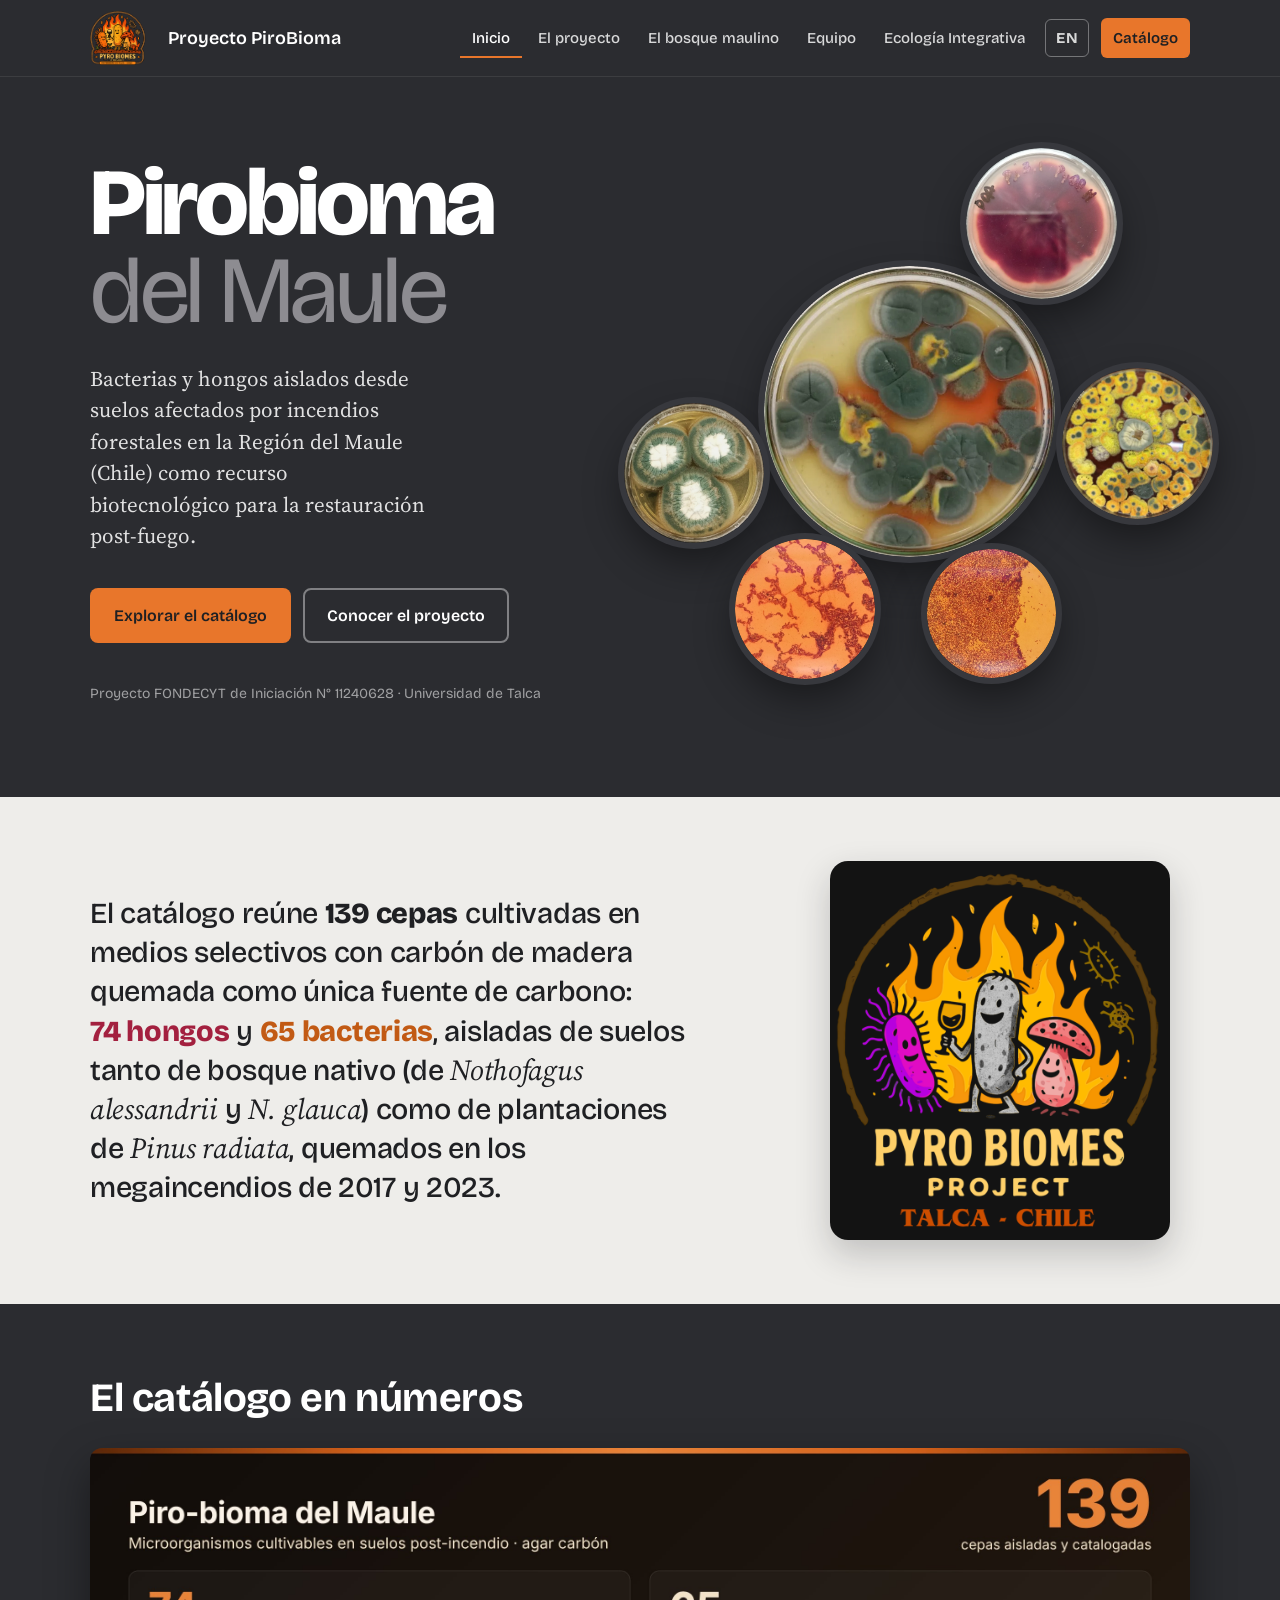
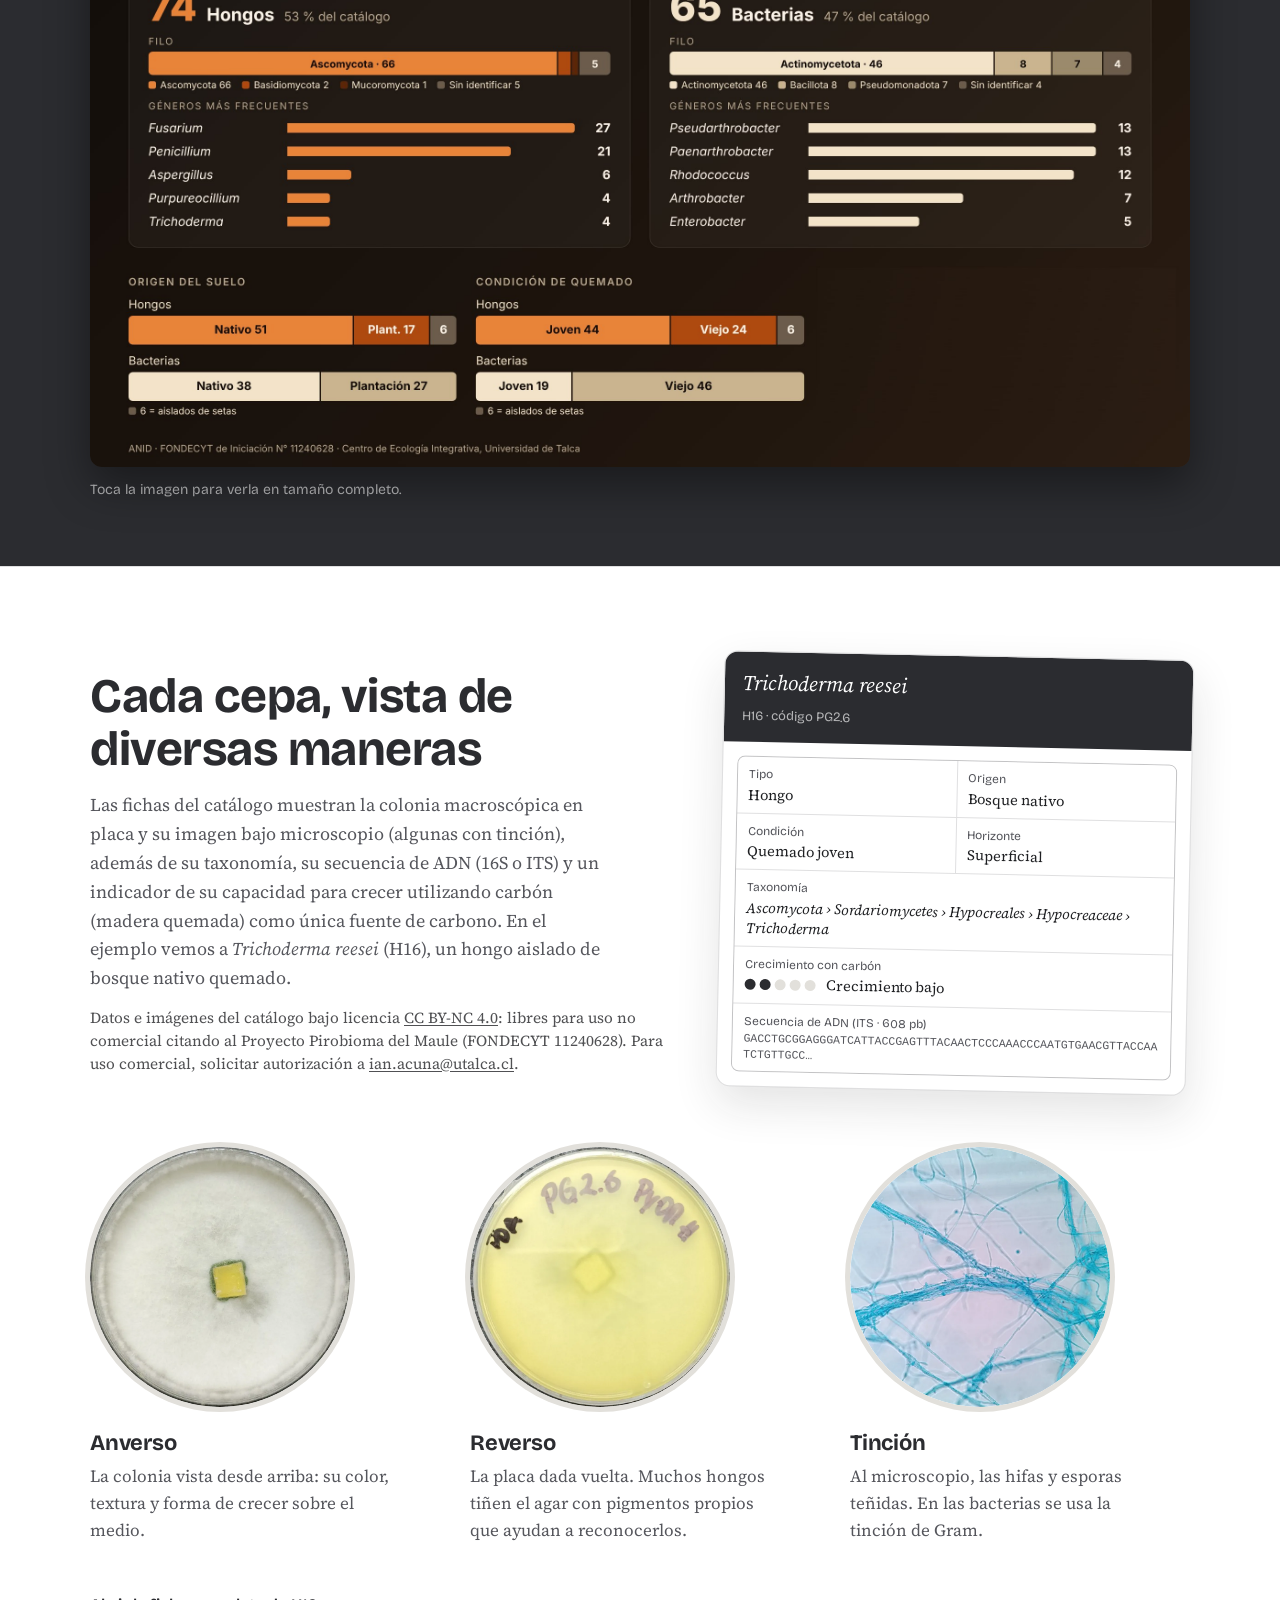
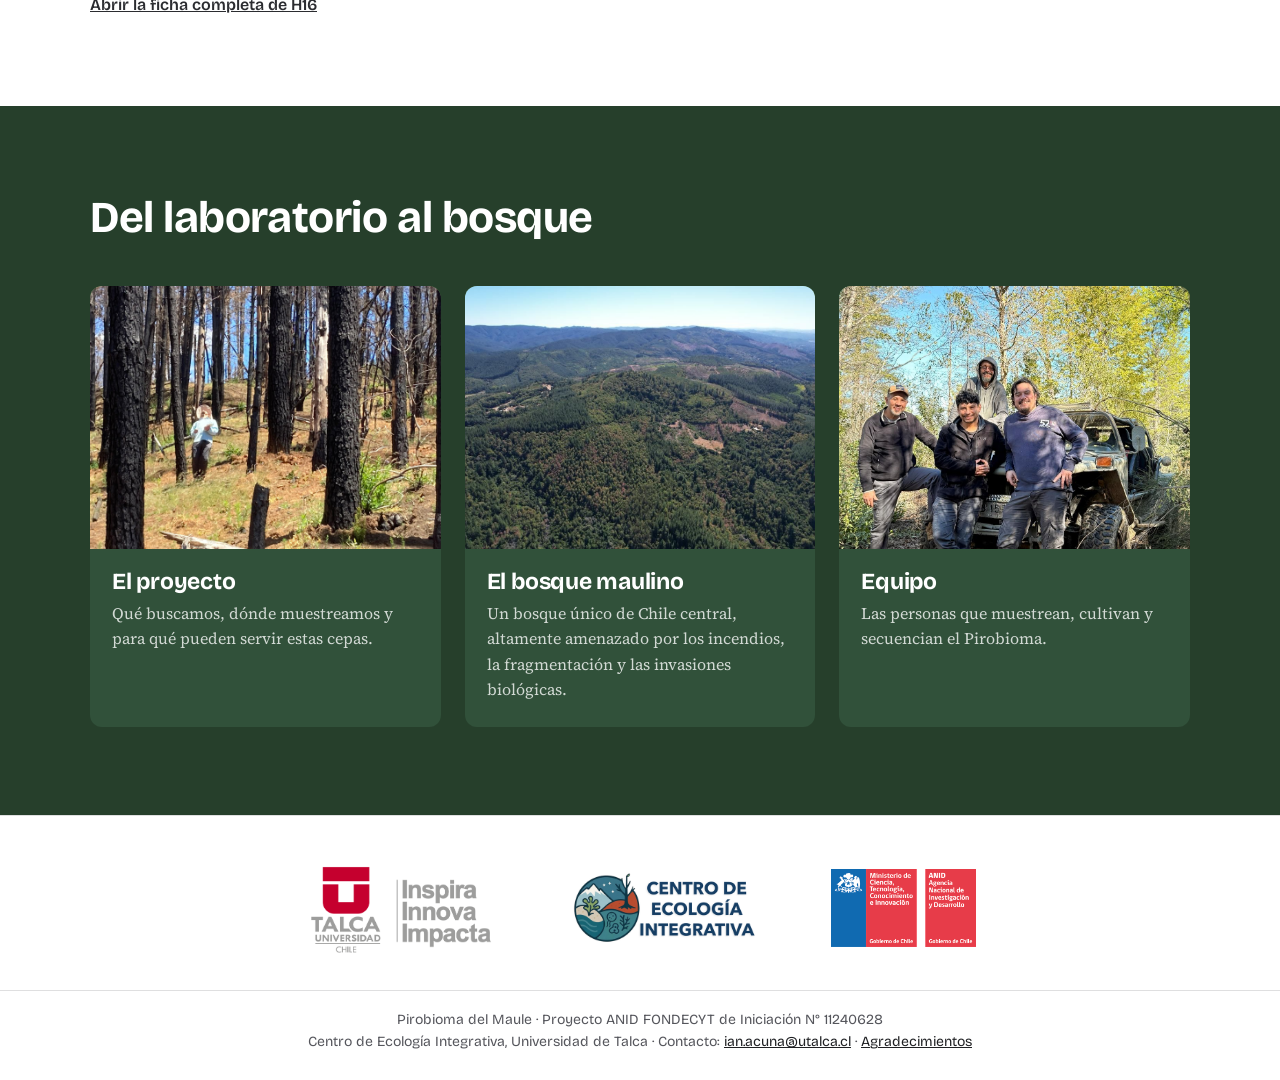
==== commit 57918f6e: "licence.actualization" ====
--- a/index.html
+++ b/index.html
@@ -78,8 +78,11 @@
     "restauración"
    ],
    "creator": {
-    "@id": "https://pirobioma.github.io/#proyecto"
+    "@type": "Organization",
+    "name": "Proyecto Pirobioma del Maule (FONDECYT 11240628), Universidad de Talca",
+    "url": "https://pirobioma.github.io/"
    },
+   "license": "https://creativecommons.org/licenses/by-nc/4.0/",
    "spatialCoverage": "Región del Maule, Chile",
    "inLanguage": "es"
   }
@@ -328,6 +331,7 @@
         <div>
           <h2>Cada cepa, vista de diversas maneras</h2>
           <p class="intro">Las fichas del catálogo muestran la colonia macroscópica en placa y su imagen bajo microscopio (algunas con tinción), además de su taxonomía, su secuencia de ADN (16S o ITS) y un indicador de su capacidad para crecer utilizando carbón (madera quemada) como única fuente de carbono. En el ejemplo vemos a <i>Trichoderma reesei</i> (H16), un hongo aislado de bosque nativo quemado.</p>
+          <p class="licencia">Datos e imágenes del catálogo bajo licencia <a href="https://creativecommons.org/licenses/by-nc/4.0/deed.es" target="_blank" rel="noopener license">CC BY-NC 4.0</a>: libres para uso no comercial citando al Proyecto Pirobioma del Maule (FONDECYT 11240628). Para uso comercial, solicitar autorización a <a href="mailto:ian.acuna@utalca.cl">ian.acuna@utalca.cl</a>.</p>
         </div>
         <a class="vistazo" href="catalogo.html#H16" aria-label="Abrir la ficha de Trichoderma reesei, H16">
           <div class="vz-cab"><b><i>Trichoderma reesei</i></b><span>H16 · código PG2.6</span></div>
--- a/css/sitio.css
+++ b/css/sitio.css
@@ -236,3 +236,7 @@
 .nav a.lang { font-weight: 700; letter-spacing: 0.02em; border: 1px solid rgba(255,255,255,0.35); padding: 6px 10px; margin-left: 4px; }
 .nav a.lang:hover { border-color: var(--blanco); }
 @media (max-width: 1120px) { .nav a.lang { display: inline-block; margin: 6px 0 0; } }
+
+/* Licencia de datos (CC BY-NC 4.0) */
+.licencia { font-size: 0.85em; line-height: 1.5; opacity: 0.78; margin-top: 0.9em; }
+.licencia a { color: inherit; text-decoration: underline; text-underline-offset: 2px; }
